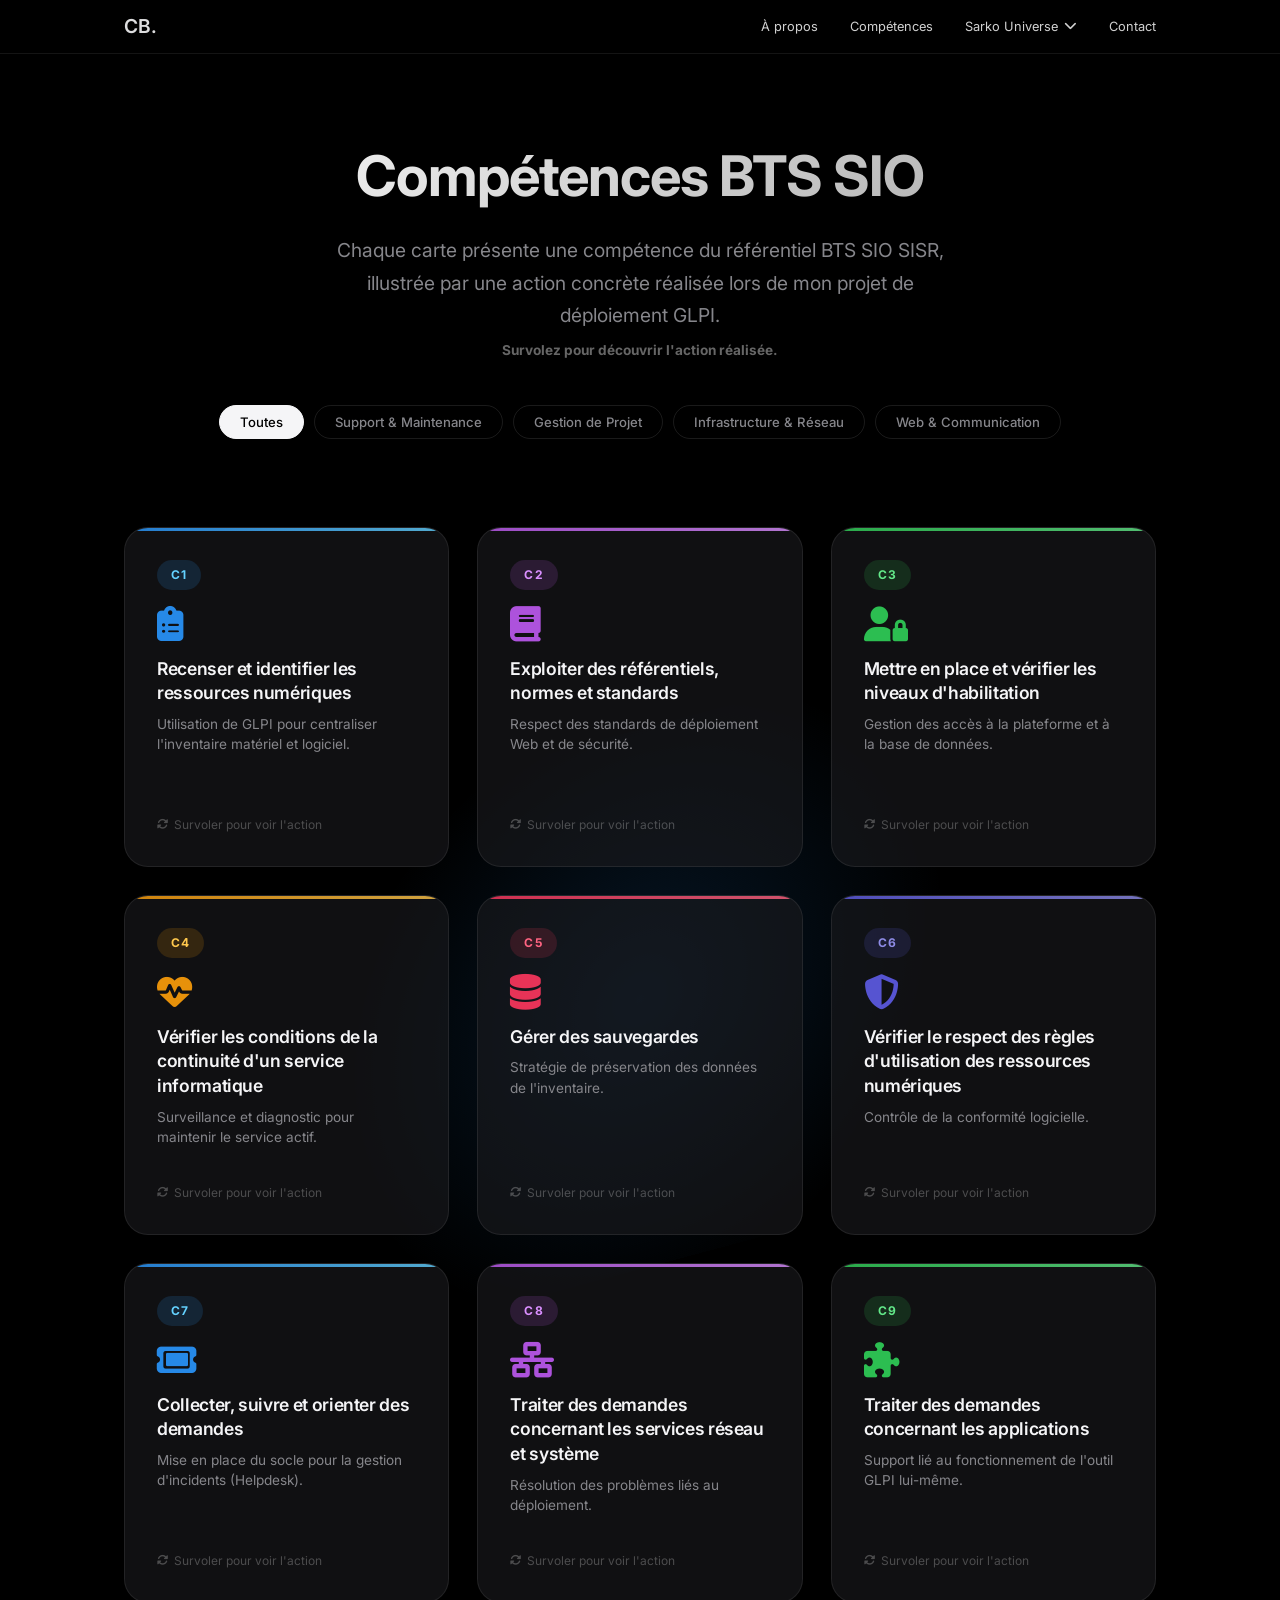
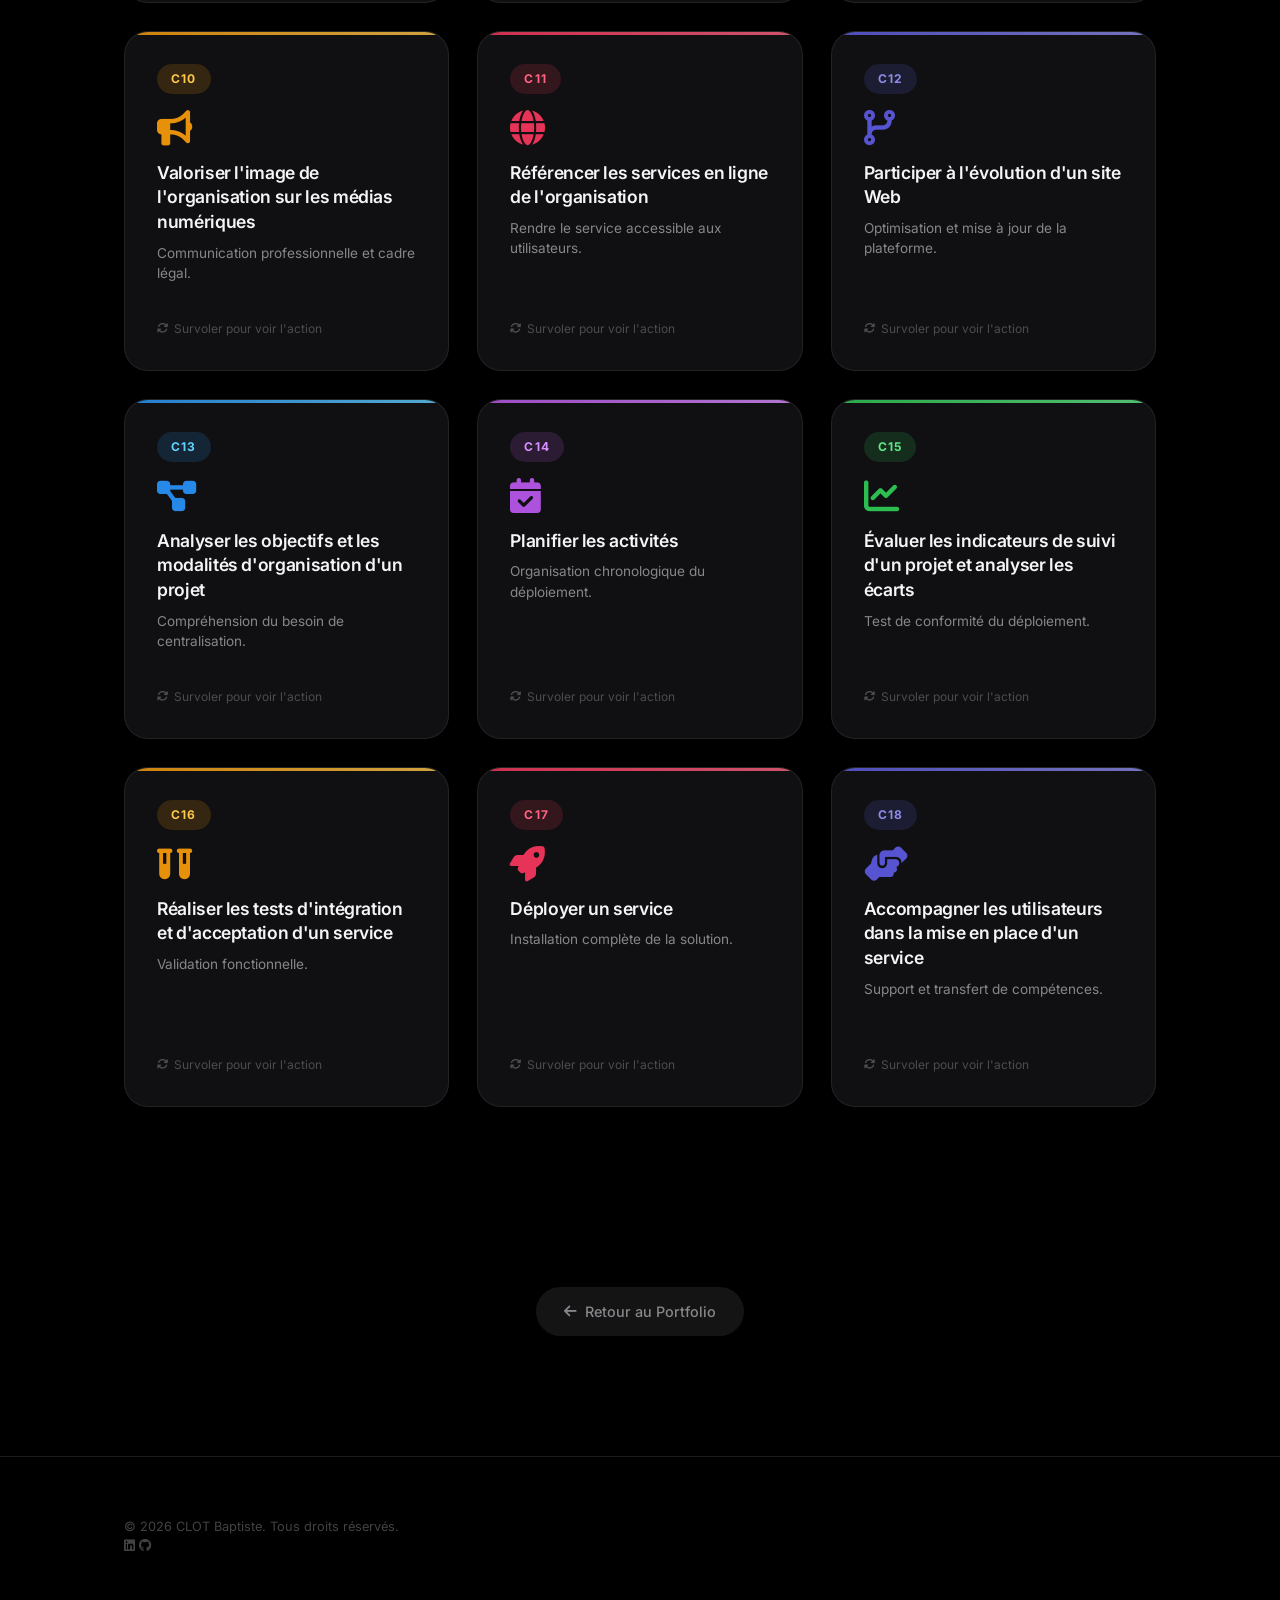
==== competences.html @ 9399c653 "Ajout de la page Compétences BTS SIO avec cartes tournantes" ====
<!DOCTYPE html>
<html lang="fr">

<head>
    <meta charset="UTF-8">
    <meta name="viewport" content="width=device-width, initial-scale=1.0">
    <title>Compétences BTS SIO — CLOT Baptiste</title>
    <meta name="description"
        content="Tableau de compétences BTS SIO SISR — Actions réalisées par CLOT Baptiste lors du projet GLPI.">
    <link rel="preconnect" href="https://fonts.googleapis.com">
    <link rel="preconnect" href="https://fonts.gstatic.com" crossorigin>
    <link href="https://fonts.googleapis.com/css2?family=Inter:wght@400;500;600;700;800&display=swap" rel="stylesheet">
    <link rel="stylesheet" href="assets/css/style.css">
    <link rel="stylesheet" href="assets/css/animation.css">
    <link rel="stylesheet" href="assets/css/competences.css">
    <!-- FontAwesome pour les icônes -->
    <link rel="stylesheet" href="https://cdnjs.cloudflare.com/ajax/libs/font-awesome/6.4.0/css/all.min.css">
</head>

<body>
    <!-- Navigation -->
    <nav class="navbar">
        <div class="container">
            <a href="index.html" class="logo">CB.</a>
            <ul class="nav-links">
                <li><a href="index.html#about">À propos</a></li>
                <li><a href="index.html#skills">Compétences</a></li>
                <li class="dropdown-container">
                    <a href="index.html#projects" class="dropdown-trigger">
                        Sarko Universe <i class="fa-solid fa-chevron-down"></i>
                    </a>
                    <ul class="dropdown-menu">
                        <li><a href="https://sarkozyno-fortune.fr/" target="_blank"
                                class="dropdown-item">Sarkozyno</a></li>
                        <li><a href="#" class="dropdown-item">SarkoMarket</a></li>
                        <li><a href="#" class="dropdown-item">SarkoenZonzon</a></li>
                        <li><a href="#" class="dropdown-item">Sarkartyno</a></li>
                    </ul>
                </li>
                <li><a href="index.html#contact">Contact</a></li>
            </ul>
            <div class="burger">
                <div class="line1"></div>
                <div class="line2"></div>
                <div class="line3"></div>
            </div>
        </div>
    </nav>

    <!-- Hero -->
    <section class="competences-hero">
        <div class="container">
            <h1 class="section-title">Compétences BTS SIO</h1>
            <p class="section-subtitle">
                Chaque carte présente une compétence du référentiel BTS SIO SISR,
                illustrée par une action concrète réalisée lors de mon projet de déploiement GLPI.
                <br><strong style="color: rgba(255,255,255,0.4); font-size: 0.85rem;">Survolez pour découvrir l'action réalisée.</strong>
            </p>
        </div>
    </section>

    <!-- Filters + Grid -->
    <section class="section" style="padding-top: 0;">
        <div class="container">

            <!-- Filter Bar -->
            <div class="filter-bar" id="filterBar">
                <button class="filter-btn active" data-filter="all">Toutes</button>
                <button class="filter-btn" data-filter="support">Support & Maintenance</button>
                <button class="filter-btn" data-filter="projet">Gestion de Projet</button>
                <button class="filter-btn" data-filter="infra">Infrastructure & Réseau</button>
                <button class="filter-btn" data-filter="web">Web & Communication</button>
            </div>

            <!-- Cards Grid -->
            <div class="competences-grid" id="competencesGrid">

                <!-- C1 -->
                <div class="flip-card" data-category="support">
                    <div class="flip-card-inner">
                        <div class="flip-card-front">
                            <span class="card-number">C1</span>
                            <i class="fa-solid fa-clipboard-list card-icon"></i>
                            <h3 class="card-title">Recenser et identifier les ressources numériques</h3>
                            <p class="card-description">Utilisation de GLPI pour centraliser l'inventaire matériel et logiciel.</p>
                            <span class="card-flip-hint"><i class="fa-solid fa-rotate"></i> Survoler pour voir l'action</span>
                        </div>
                        <div class="flip-card-back">
                            <span class="back-label">Action réalisée</span>
                            <p class="back-action">Mise en place d'une remontée automatique des informations systèmes (CPU, RAM, OS, logiciels installés) depuis des machines clientes (Debian et Windows) vers le serveur central.</p>
                        </div>
                    </div>
                </div>

                <!-- C2 -->
                <div class="flip-card" data-category="infra">
                    <div class="flip-card-inner">
                        <div class="flip-card-front">
                            <span class="card-number">C2</span>
                            <i class="fa-solid fa-book card-icon"></i>
                            <h3 class="card-title">Exploiter des référentiels, normes et standards</h3>
                            <p class="card-description">Respect des standards de déploiement Web et de sécurité.</p>
                            <span class="card-flip-hint"><i class="fa-solid fa-rotate"></i> Survoler pour voir l'action</span>
                        </div>
                        <div class="flip-card-back">
                            <span class="back-label">Action réalisée</span>
                            <p class="back-action">Installation de la pile LAMP (Linux Apache MariaDB PHP) en suivant les prérequis officiels de l'éditeur GLPI 10 (extensions PHP spécifiques, version de MariaDB).</p>
                        </div>
                    </div>
                </div>

                <!-- C3 -->
                <div class="flip-card" data-category="infra">
                    <div class="flip-card-inner">
                        <div class="flip-card-front">
                            <span class="card-number">C3</span>
                            <i class="fa-solid fa-user-lock card-icon"></i>
                            <h3 class="card-title">Mettre en place et vérifier les niveaux d'habilitation</h3>
                            <p class="card-description">Gestion des accès à la plateforme et à la base de données.</p>
                            <span class="card-flip-hint"><i class="fa-solid fa-rotate"></i> Survoler pour voir l'action</span>
                        </div>
                        <div class="flip-card-back">
                            <span class="back-label">Action réalisée</span>
                            <p class="back-action">Création d'un utilisateur SQL dédié (glpi@localhost) avec des privilèges restreints à la base de données glpi. Configuration des droits d'accès système (chown www-data) pour sécuriser les fichiers du serveur.</p>
                        </div>
                    </div>
                </div>

                <!-- C4 -->
                <div class="flip-card" data-category="support">
                    <div class="flip-card-inner">
                        <div class="flip-card-front">
                            <span class="card-number">C4</span>
                            <i class="fa-solid fa-heart-pulse card-icon"></i>
                            <h3 class="card-title">Vérifier les conditions de la continuité d'un service informatique</h3>
                            <p class="card-description">Surveillance et diagnostic pour maintenir le service actif.</p>
                            <span class="card-flip-hint"><i class="fa-solid fa-rotate"></i> Survoler pour voir l'action</span>
                        </div>
                        <div class="flip-card-back">
                            <span class="back-label">Action réalisée</span>
                            <p class="back-action">Utilisation de systemctl status et analyse des logs Apache (error.log) et de l'agent pour identifier et corriger les erreurs de communication (ex: erreur 403 Forbidden).</p>
                        </div>
                    </div>
                </div>

                <!-- C5 -->
                <div class="flip-card" data-category="support">
                    <div class="flip-card-inner">
                        <div class="flip-card-front">
                            <span class="card-number">C5</span>
                            <i class="fa-solid fa-database card-icon"></i>
                            <h3 class="card-title">Gérer des sauvegardes</h3>
                            <p class="card-description">Stratégie de préservation des données de l'inventaire.</p>
                            <span class="card-flip-hint"><i class="fa-solid fa-rotate"></i> Survoler pour voir l'action</span>
                        </div>
                        <div class="flip-card-back">
                            <span class="back-label">Action réalisée</span>
                            <p class="back-action">Exportation des rapports d'inventaire en formats CSV/PDF et préparation de la base MariaDB pour des sauvegardes SQL régulières.</p>
                        </div>
                    </div>
                </div>

                <!-- C6 -->
                <div class="flip-card" data-category="support">
                    <div class="flip-card-inner">
                        <div class="flip-card-front">
                            <span class="card-number">C6</span>
                            <i class="fa-solid fa-shield-halved card-icon"></i>
                            <h3 class="card-title">Vérifier le respect des règles d'utilisation des ressources numériques</h3>
                            <p class="card-description">Contrôle de la conformité logicielle.</p>
                            <span class="card-flip-hint"><i class="fa-solid fa-rotate"></i> Survoler pour voir l'action</span>
                        </div>
                        <div class="flip-card-back">
                            <span class="back-label">Action réalisée</span>
                            <p class="back-action">Utilisation de l'inventaire logiciel GLPI pour lister les programmes installés sur les postes clients et vérifier l'absence de logiciels non autorisés.</p>
                        </div>
                    </div>
                </div>

                <!-- C7 -->
                <div class="flip-card" data-category="support">
                    <div class="flip-card-inner">
                        <div class="flip-card-front">
                            <span class="card-number">C7</span>
                            <i class="fa-solid fa-ticket card-icon"></i>
                            <h3 class="card-title">Collecter, suivre et orienter des demandes</h3>
                            <p class="card-description">Mise en place du socle pour la gestion d'incidents (Helpdesk).</p>
                            <span class="card-flip-hint"><i class="fa-solid fa-rotate"></i> Survoler pour voir l'action</span>
                        </div>
                        <div class="flip-card-back">
                            <span class="back-label">Action réalisée</span>
                            <p class="back-action">Configuration initiale de l'interface de GLPI permettant la création ultérieure de tickets basés sur les machines inventoriées.</p>
                        </div>
                    </div>
                </div>

                <!-- C8 -->
                <div class="flip-card" data-category="infra">
                    <div class="flip-card-inner">
                        <div class="flip-card-front">
                            <span class="card-number">C8</span>
                            <i class="fa-solid fa-network-wired card-icon"></i>
                            <h3 class="card-title">Traiter des demandes concernant les services réseau et système</h3>
                            <p class="card-description">Résolution des problèmes liés au déploiement.</p>
                            <span class="card-flip-hint"><i class="fa-solid fa-rotate"></i> Survoler pour voir l'action</span>
                        </div>
                        <div class="flip-card-back">
                            <span class="back-label">Action réalisée</span>
                            <p class="back-action">Intervention technique pour forcer la remontée d'inventaire via la ligne de commande (--force --debug) suite à des échecs de connexion réseau.</p>
                        </div>
                    </div>
                </div>

                <!-- C9 -->
                <div class="flip-card" data-category="support">
                    <div class="flip-card-inner">
                        <div class="flip-card-front">
                            <span class="card-number">C9</span>
                            <i class="fa-solid fa-puzzle-piece card-icon"></i>
                            <h3 class="card-title">Traiter des demandes concernant les applications</h3>
                            <p class="card-description">Support lié au fonctionnement de l'outil GLPI lui-même.</p>
                            <span class="card-flip-hint"><i class="fa-solid fa-rotate"></i> Survoler pour voir l'action</span>
                        </div>
                        <div class="flip-card-back">
                            <span class="back-label">Action réalisée</span>
                            <p class="back-action">Installation et activation du plugin GLPI Inventory via la Marketplace pour répondre au besoin métier de l'inventaire automatique.</p>
                        </div>
                    </div>
                </div>

                <!-- C10 -->
                <div class="flip-card" data-category="web">
                    <div class="flip-card-inner">
                        <div class="flip-card-front">
                            <span class="card-number">C10</span>
                            <i class="fa-solid fa-bullhorn card-icon"></i>
                            <h3 class="card-title">Valoriser l'image de l'organisation sur les médias numériques</h3>
                            <p class="card-description">Communication professionnelle et cadre légal.</p>
                            <span class="card-flip-hint"><i class="fa-solid fa-rotate"></i> Survoler pour voir l'action</span>
                        </div>
                        <div class="flip-card-back">
                            <span class="back-label">Action réalisée</span>
                            <p class="back-action">Rédaction d'une documentation technique claire et structurée reflétant la rigueur et le savoir-faire technique de l'équipe informatique.</p>
                        </div>
                    </div>
                </div>

                <!-- C11 -->
                <div class="flip-card" data-category="web">
                    <div class="flip-card-inner">
                        <div class="flip-card-front">
                            <span class="card-number">C11</span>
                            <i class="fa-solid fa-globe card-icon"></i>
                            <h3 class="card-title">Référencer les services en ligne de l'organisation</h3>
                            <p class="card-description">Rendre le service accessible aux utilisateurs.</p>
                            <span class="card-flip-hint"><i class="fa-solid fa-rotate"></i> Survoler pour voir l'action</span>
                        </div>
                        <div class="flip-card-back">
                            <span class="back-label">Action réalisée</span>
                            <p class="back-action">Configuration d'un VirtualHost Apache (glpi.conf) avec un ServerName spécifique pour permettre l'accès à la plateforme via une URL dédiée sur le réseau.</p>
                        </div>
                    </div>
                </div>

                <!-- C12 -->
                <div class="flip-card" data-category="web">
                    <div class="flip-card-inner">
                        <div class="flip-card-front">
                            <span class="card-number">C12</span>
                            <i class="fa-solid fa-code-branch card-icon"></i>
                            <h3 class="card-title">Participer à l'évolution d'un site Web</h3>
                            <p class="card-description">Optimisation et mise à jour de la plateforme.</p>
                            <span class="card-flip-hint"><i class="fa-solid fa-rotate"></i> Survoler pour voir l'action</span>
                        </div>
                        <div class="flip-card-back">
                            <span class="back-label">Action réalisée</span>
                            <p class="back-action">Utilisation de Tailscale pour étendre l'accès au serveur GLPI à travers un VPN sécurisé, permettant l'évolution de l'infrastructure vers un accès distant.</p>
                        </div>
                    </div>
                </div>

                <!-- C13 -->
                <div class="flip-card" data-category="projet">
                    <div class="flip-card-inner">
                        <div class="flip-card-front">
                            <span class="card-number">C13</span>
                            <i class="fa-solid fa-diagram-project card-icon"></i>
                            <h3 class="card-title">Analyser les objectifs et les modalités d'organisation d'un projet</h3>
                            <p class="card-description">Compréhension du besoin de centralisation.</p>
                            <span class="card-flip-hint"><i class="fa-solid fa-rotate"></i> Survoler pour voir l'action</span>
                        </div>
                        <div class="flip-card-back">
                            <span class="back-label">Action réalisée</span>
                            <p class="back-action">Définition des étapes clés (préparation VM, installation SQL, déploiement agents) pour répondre à l'objectif de gestion globale du système d'information.</p>
                        </div>
                    </div>
                </div>

                <!-- C14 -->
                <div class="flip-card" data-category="projet">
                    <div class="flip-card-inner">
                        <div class="flip-card-front">
                            <span class="card-number">C14</span>
                            <i class="fa-solid fa-calendar-check card-icon"></i>
                            <h3 class="card-title">Planifier les activités</h3>
                            <p class="card-description">Organisation chronologique du déploiement.</p>
                            <span class="card-flip-hint"><i class="fa-solid fa-rotate"></i> Survoler pour voir l'action</span>
                        </div>
                        <div class="flip-card-back">
                            <span class="back-label">Action réalisée</span>
                            <p class="back-action">Respect d'un workflow logique : configuration serveur d'abord, puis base de données, puis interface web, et enfin déploiement des agents clients.</p>
                        </div>
                    </div>
                </div>

                <!-- C15 -->
                <div class="flip-card" data-category="projet">
                    <div class="flip-card-inner">
                        <div class="flip-card-front">
                            <span class="card-number">C15</span>
                            <i class="fa-solid fa-chart-line card-icon"></i>
                            <h3 class="card-title">Évaluer les indicateurs de suivi d'un projet et analyser les écarts</h3>
                            <p class="card-description">Test de conformité du déploiement.</p>
                            <span class="card-flip-hint"><i class="fa-solid fa-rotate"></i> Survoler pour voir l'action</span>
                        </div>
                        <div class="flip-card-back">
                            <span class="back-label">Action réalisée</span>
                            <p class="back-action">Vérification dans l'onglet "Parc > Ordinateurs" que chaque machine déployée remonte correctement. Analyse des logs en cas d'absence de remontée (écart constaté vs résultat attendu).</p>
                        </div>
                    </div>
                </div>

                <!-- C16 -->
                <div class="flip-card" data-category="projet">
                    <div class="flip-card-inner">
                        <div class="flip-card-front">
                            <span class="card-number">C16</span>
                            <i class="fa-solid fa-vials card-icon"></i>
                            <h3 class="card-title">Réaliser les tests d'intégration et d'acceptation d'un service</h3>
                            <p class="card-description">Validation fonctionnelle.</p>
                            <span class="card-flip-hint"><i class="fa-solid fa-rotate"></i> Survoler pour voir l'action</span>
                        </div>
                        <div class="flip-card-back">
                            <span class="back-label">Action réalisée</span>
                            <p class="back-action">Exécution de la commande d'inventaire manuel sur Windows et Debian et validation de l'apparition des données techniques dans la console GLPI.</p>
                        </div>
                    </div>
                </div>

                <!-- C17 -->
                <div class="flip-card" data-category="infra">
                    <div class="flip-card-inner">
                        <div class="flip-card-front">
                            <span class="card-number">C17</span>
                            <i class="fa-solid fa-rocket card-icon"></i>
                            <h3 class="card-title">Déployer un service</h3>
                            <p class="card-description">Installation complète de la solution.</p>
                            <span class="card-flip-hint"><i class="fa-solid fa-rotate"></i> Survoler pour voir l'action</span>
                        </div>
                        <div class="flip-card-back">
                            <span class="back-label">Action réalisée</span>
                            <p class="back-action">Déploiement du package GLPI 10.0.20 sur un serveur Debian 13, configuration du serveur Web Apache et installation des agents MSI sur Windows.</p>
                        </div>
                    </div>
                </div>

                <!-- C18 -->
                <div class="flip-card" data-category="support">
                    <div class="flip-card-inner">
                        <div class="flip-card-front">
                            <span class="card-number">C18</span>
                            <i class="fa-solid fa-handshake-angle card-icon"></i>
                            <h3 class="card-title">Accompagner les utilisateurs dans la mise en place d'un service</h3>
                            <p class="card-description">Support et transfert de compétences.</p>
                            <span class="card-flip-hint"><i class="fa-solid fa-rotate"></i> Survoler pour voir l'action</span>
                        </div>
                        <div class="flip-card-back">
                            <span class="back-label">Action réalisée</span>
                            <p class="back-action">Rédaction de procédures simplifiées (comme l'utilisation de PowerShell pour forcer l'inventaire) afin d'aider les collaborateurs à maintenir leur poste à jour dans l'inventaire.</p>
                        </div>
                    </div>
                </div>

            </div>

            <!-- Back to portfolio -->
            <div style="text-align: center;">
                <a href="index.html" class="back-to-top">
                    <i class="fa-solid fa-arrow-left"></i> Retour au Portfolio
                </a>
            </div>

        </div>
    </section>

    <footer>
        <div class="container footer-content">
            <p>&copy; 2026 CLOT Baptiste. Tous droits réservés.</p>
            <div class="social-links">
                <a href="#"><i class="fa-brands fa-linkedin"></i></a>
                <a href="#"><i class="fa-brands fa-github"></i></a>
            </div>
        </div>
    </footer>

    <!-- Ambient Light Background -->
    <div class="ambient-light"></div>

    <script src="assets/js/script.js"></script>
    <script>
        // --- Filter Logic ---
        document.addEventListener('DOMContentLoaded', () => {
            const filterBtns = document.querySelectorAll('.filter-btn');
            const cards = document.querySelectorAll('.flip-card');

            filterBtns.forEach(btn => {
                btn.addEventListener('click', () => {
                    // Update active state
                    filterBtns.forEach(b => b.classList.remove('active'));
                    btn.classList.add('active');

                    const filter = btn.dataset.filter;

                    cards.forEach((card, index) => {
                        if (filter === 'all' || card.dataset.category === filter) {
                            card.style.display = '';
                            card.style.animation = 'none';
                            card.offsetHeight; // trigger reflow
                            card.style.animation = `cardFadeIn 0.5s ease-out ${index * 0.04}s forwards`;
                        } else {
                            card.style.display = 'none';
                        }
                    });
                });
            });

            // Mobile: tap to flip
            if ('ontouchstart' in window) {
                cards.forEach(card => {
                    card.addEventListener('click', () => {
                        card.classList.toggle('flipped');
                    });
                });
            }
        });
    </script>
</body>

</html>
---- assets/css/style.css ----
/* --- Variables & Apple Theme --- */
:root {
    --bg-color: #000000;
    --bg-card: #1c1c1e;
    --bg-card-hover: #2c2c2e;

    --text-primary: #f5f5f7;
    --text-secondary: #86868b;

    --accent-color: #2997ff;
    /* Apple Blue */
    --accent-hover: #007aff;

    --font-main: 'Inter', -apple-system, BlinkMacSystemFont, "Segoe UI", Roboto, Helvetica, Arial, sans-serif;

    --radius-l: 24px;
    --radius-m: 18px;
    --radius-s: 12px;

    --transition: all 0.4s cubic-bezier(0.25, 1, 0.5, 1);
    /* Authentic smooth ease */

    --navbar-height: 54px;
}

/* --- Reset & Global --- */
* {
    margin: 0;
    padding: 0;
    box-sizing: border-box;
}

html {
    scroll-behavior: smooth;
    font-size: 16px;
    background-color: var(--bg-color);
}

body {
    font-family: var(--font-main);
    background-color: transparent;
    color: var(--text-primary);
    line-height: 1.5;
    -webkit-font-smoothing: antialiased;
    overflow-x: hidden;
    position: relative;
    z-index: 1;
}

section,
header,
footer {
    position: relative;
    z-index: 2;
}

a {
    text-decoration: none;
    color: inherit;
    transition: var(--transition);
}

ul {
    list-style: none;
}

h1,
h2,
h3 {
    font-weight: 700;
    letter-spacing: -0.02em;
    letter-spacing: -0.02em;
    /* Tight Apple headings */
}

section {
    padding: 120px 0;
}

.container {
    max-width: 1080px;
    /* Narrower for focus */
    margin: 0 auto;
    padding: 0 24px;
}

/* --- Typography --- */
.section-title {
    font-size: 3.5rem;
    font-weight: 700;
    margin-bottom: 1.5rem;
    text-align: center;
    color: var(--text-primary);
}

.section-subtitle {
    text-align: center;
    color: var(--text-secondary);
    margin-bottom: 4rem;
    font-size: 1.3rem;
    max-width: 600px;
    margin-left: auto;
    margin-right: auto;
    font-weight: 400;
}

/* --- Buttons --- */
.btn {
    display: inline-block;
    padding: 12px 28px;
    border-radius: 980px;
    /* Full pill */
    font-weight: 500;
    font-size: 1rem;
    cursor: pointer;
    transition: var(--transition);
    border: none;
}

.btn-primary {
    background-color: var(--text-primary);
    color: #000;
}

.btn-primary:hover {
    background-color: #fff;
    transform: scale(1.02);
}

.btn-secondary {
    background-color: rgba(255, 255, 255, 0.1);
    color: var(--accent-color);
}

.btn-secondary:hover {
    background-color: rgba(255, 255, 255, 0.15);
}

/* --- Navbar --- */
.navbar {
    position: fixed;
    top: 0;
    width: 100%;
    height: var(--navbar-height);
    background: rgba(0, 0, 0, 0.7);
    /* Slightly transparent black */
    backdrop-filter: saturate(180%) blur(20px);
    -webkit-backdrop-filter: saturate(180%) blur(20px);
    z-index: 1000;
    display: flex;
    align-items: center;
    border-bottom: 1px solid rgba(255, 255, 255, 0.08);
    /* Subtle border */
}

.navbar .container {
    display: flex;
    justify-content: space-between;
    align-items: center;
    width: 100%;
}

.logo {
    font-size: 1.2rem;
    font-weight: 600;
    color: var(--text-primary);
    opacity: 0.9;
}

.nav-links {
    display: flex;
    gap: 32px;
}

.nav-links a {
    font-size: 0.8rem;
    /* Small Apple navbar font */
    color: #d1d1d1;
    font-weight: 400;
}

.nav-links a:hover {
    color: #fff;
}

.burger {
    display: none;
    cursor: pointer;
}

.burger div {
    width: 20px;
    height: 2px;
    background-color: var(--text-primary);
    margin: 4px;
    transition: var(--transition);
    border-radius: 2px;
}

/* --- Hero Section --- */
.hero {
    height: 100vh;
    display: flex;
    align-items: center;
    justify-content: center;
    text-align: center;
    background: transparent;
}

/* --- Ambient Light Section moved to animation.css --- */

/* --- Section Backgrounds Fix --- */
.bg-alt {
    background-color: transparent !important;
}

/* More translucent cards for better light visibility */
.skill-card,
.contact-wrapper,
.project-card {
    background: rgba(28, 28, 30, 0.5);
    /* Semi-transparent */
    backdrop-filter: blur(12px);
    /* Local blur is cheaper than full screen */
    border: 1px solid rgba(255, 255, 255, 0.08);
    /* Apple border */
}

.hero-title {
    font-size: 5rem;
    /* Massive */
    background: linear-gradient(135deg, #fff 0%, #a5a5a5 100%);
    background-clip: text;
    -webkit-background-clip: text;
    -webkit-text-fill-color: transparent;
    margin-bottom: 24px;
    letter-spacing: -0.03em;
}

.hero-subtitle {
    font-size: 1.8rem;
    color: var(--text-secondary);
    margin-bottom: 48px;
    font-weight: 500;
}

/* --- About Section --- */
.about-text p {
    font-size: 1.5rem;
    color: var(--text-primary);
    text-align: center;
    max-width: 800px;
    margin: 0 auto 20px auto;
    font-weight: 500;
}

/* --- Bento Grid (Skills) --- */
.bg-alt {
    background-color: #000;
    /* Keep it black but distinguish with layout */
}

.skills-grid {
    display: grid;
    grid-template-columns: repeat(3, 1fr);
    gap: 24px;
}

.skill-card {
    background: var(--bg-card);
    padding: 40px;
    border-radius: var(--radius-l);
    transition: var(--transition);
    display: flex;
    flex-direction: column;
    align-items: flex-start;
    height: 100%;
}

.skill-card:hover {
    background: var(--bg-card-hover);
    transform: scale(1.02);
    /* Apple subtle zoom */
}

.skill-card i {
    font-size: 2.5rem;
    color: var(--text-primary);
    /* Mono icon */
    margin-bottom: 24px;
}

.skill-card h3 {
    font-size: 1.5rem;
    margin-bottom: 12px;
    color: var(--text-primary);
}

.skill-card ul {
    color: var(--text-secondary);
}

.skill-card ul li {
    font-size: 1rem;
    margin-bottom: 8px;
}

/* Make some cards span 2 cols for Bento effect */
.skill-card:nth-child(1),
.skill-card:nth-child(6) {
    grid-column: span 2;
}

/* --- Projects Section --- */
.projects-grid {
    display: grid;
    grid-template-columns: 1fr;
    /* Full width cards usually nice */
    gap: 48px;
}

.project-card {
    background: var(--bg-card);
    border-radius: var(--radius-l);
    overflow: hidden;
    transition: var(--transition);
    display: flex;
    flex-direction: column;
    /* Mobile first stack */
}

@media (min-width: 768px) {
    .project-card {
        flex-direction: row;
        align-items: stretch;
    }

    .project-image {
        width: 50%;
        height: auto;
    }

    .project-info {
        width: 50%;
        padding: 60px;
        display: flex;
        flex-direction: column;
        justify-content: center;
        align-items: flex-start;
        /* Should fix it */
    }

    /* Extra robust fix for Firefox/IE */
    .project-info .btn,
    .project-info .project-links {
        align-self: flex-start;
        width: auto !important;
        /* Force auto width */
        max-width: 100%;
        display: inline-flex;
        /* Better for centering content inside */
        align-items: center;
        justify-content: center;
    }
}

.project-card:hover {
    box-shadow: 0 20px 40px rgba(0, 0, 0, 0.4);
    transform: scale(1.01);
}

.project-image {
    background: #222;
    min-height: 300px;
    position: relative;
    /* Simulate Apple Product Shot */
    background: linear-gradient(120deg, #2d2d2d, #1a1a1a);
}

.project-info h3 {
    font-size: 2.2rem;
    margin-bottom: 16px;
    color: var(--text-primary);
}

.project-info p {
    font-size: 1.1rem;
    color: var(--text-secondary);
    margin-bottom: 32px;
}

.tags span {
    background: rgba(255, 255, 255, 0.1);
    color: var(--text-primary);
    padding: 6px 16px;
    border-radius: 99px;
    font-size: 0.85rem;
    font-weight: 500;
}

/* --- Contact Section (Redesign) --- */
.contact-wrapper {
    background: var(--bg-card);
    padding: 60px;
    border-radius: 32px;
    max-width: 700px;
    margin: 0 auto;
    box-shadow: 0 20px 60px rgba(0, 0, 0, 0.5);
}

.form-group {
    margin-bottom: 24px;
    position: relative;
}

.form-group label {
    display: block;
    margin-bottom: 12px;
    font-weight: 500;
    color: var(--text-secondary);
    font-size: 0.95rem;
    margin-left: 4px;
}

.form-group input,
.form-group textarea {
    width: 100%;
    padding: 18px 24px;
    background: rgba(255, 255, 255, 0.05);
    border: 1px solid rgba(255, 255, 255, 0.05);
    border-radius: 16px;
    color: var(--text-primary);
    font-family: inherit;
    font-size: 1.05rem;
    transition: var(--transition);
}

.form-group input:focus,
.form-group textarea:focus {
    outline: none;
    background: rgba(255, 255, 255, 0.08);
    border-color: var(--accent-color);
    box-shadow: 0 0 0 4px rgba(41, 151, 255, 0.15);
    transform: translateY(-2px);
}

.contact-form button[type="submit"] {
    width: 100%;
    padding: 18px;
    font-size: 1.1rem;
    margin-top: 12px;
    background: var(--text-primary);
    color: #000;
    font-weight: 600;
    border-radius: 980px;
    border: none;
    cursor: pointer;
    transition: var(--transition);
}

.contact-form button[type="submit"]:hover {
    background: #fff;
    transform: scale(1.01);
    box-shadow: 0 10px 20px rgba(255, 255, 255, 0.1);
}

/* --- Footer --- */
footer {
    background: #000;
    padding: 60px 0;
    border-top: 1px solid #1c1c1e;
    font-size: 0.8rem;
    color: #424245;
}

/* --- Dropdown Menu (Revamped) --- */
.dropdown-container {
    position: relative;
}

.dropdown-trigger {
    display: flex;
    align-items: center;
    gap: 6px;
    padding: 4px 0;
}

.dropdown-menu {
    position: absolute;
    top: 100%;
    left: 50%;
    transform: translateX(-50%) translateY(16px);
    background: rgba(30, 30, 30, 0.8);
    backdrop-filter: blur(25px) saturate(180%);
    -webkit-backdrop-filter: blur(25px) saturate(180%);
    border-radius: 12px;
    padding: 10px;
    min-width: 220px;
    box-shadow: 0 0 0 1px rgba(255, 255, 255, 0.1), 0 20px 40px rgba(0, 0, 0, 0.6);
    opacity: 0;
    visibility: hidden;
    transition: all 0.2s ease-out;
    margin-top: 10px;
}

.dropdown-container:hover .dropdown-menu {
    opacity: 1;
    visibility: visible;
    transform: translateX(-50%) translateY(0);
}

.dropdown-item {
    font-size: 0.85rem !important;
    /* Force override nav styling */
    color: #fff !important;
    padding: 8px 12px;
    border-radius: 6px;
    display: block;
    width: 100%;
}

.dropdown-item:hover {
    background: var(--accent-color);
    color: #fff !important;
}

/* No arrow for cleaner look */
.dropdown-menu::before {
    display: none;
}

/* --- Responsive --- */
@media (max-width: 900px) {
    .skills-grid {
        grid-template-columns: 1fr;
    }

    .skill-card:nth-child(1),
    .skill-card:nth-child(6) {
        grid-column: span 1;
    }
}

@media (max-width: 768px) {
    section {
        padding: 60px 0;
        /* Less padding on mobile */
    }

    .nav-links {
        display: none;
        /* Hide for mobile */
        /* ... logic for mobile menu reuse ... */
        position: absolute;
        top: var(--navbar-height);
        left: 0;
        width: 100%;
        height: calc(100vh - var(--navbar-height));
        background: rgba(0, 0, 0, 0.95);
        /* More opaque */
        flex-direction: column;
        padding-top: 40px;
        align-items: center;
        /* Center items */
    }

    .nav-links.nav-active {
        display: flex;
    }

    .burger {
        display: block;
    }

    .hero-title {
        font-size: 3rem;
        /* Smaller title */
    }

    .hero-subtitle {
        font-size: 1.2rem;
        padding: 0 20px;
    }

    .project-card {
        flex-direction: column;
    }

    .project-image,
    .project-info {
        width: 100%;
    }

    .project-info {
        padding: 30px;
        align-items: flex-start;
    }

    .contact-wrapper {
        padding: 30px;
        border-radius: 24px;
    }

    .contact-buttons-grid .btn-large-contact {
        font-size: 1rem !important;
        padding: 16px !important;
    }
}
---- assets/css/animation.css ----
/* --- Animation Styles --- */

/* 
   Ambient Light "Spotlight"
   Metaphor: A fish swimming in the deep.
   Interaction: Heavy Scroll Lag (Managed by JS).
*/
.ambient-light {
    position: fixed;
    top: 50%;
    left: 50%;

    /* Essential Centering + Dynamic Lag Transform */
    transform: translate3d(-50%, calc(-50% + var(--scroll-offset, 0px)), 0) skewY(var(--skew-y, 0deg));

    z-index: -1;
    pointer-events: none;

    /* Base Spotlight Dimensions */
    width: 60vw;
    /* Reduced initial size for more black space */
    height: 60vh;

    /* Deep Gradient */
    background: radial-gradient(circle, rgba(41, 151, 255, 0.15) 0%, rgba(0, 0, 0, 0) 65%);

    /* Performance Hints */
    will-change: transform;

    /* Animation: Breathe/Swim */
    animation: swimPulse 12s infinite ease-in-out;
}

/* 
    The "Swim" Pulse 
    Gentle resizing to simulate life breathing.
*/
@keyframes swimPulse {

    0%,
    100% {
        width: 60vw;
        height: 60vh;
        opacity: 0.8;
    }

    50% {
        width: 70vw;
        height: 70vh;
        opacity: 1;
    }
}

/* 
   JS-driven Classes/States can be added here
*/
---- assets/css/competences.css ----
/* ============================================
   COMPETENCES PAGE — Flip Cards
   ============================================ */

/* --- Page Header --- */
.competences-hero {
    padding-top: calc(var(--navbar-height) + 80px);
    padding-bottom: 40px;
    text-align: center;
}

.competences-hero .section-title {
    font-size: 3.5rem;
    background: linear-gradient(135deg, #fff 0%, #a5a5a5 100%);
    background-clip: text;
    -webkit-background-clip: text;
    -webkit-text-fill-color: transparent;
    margin-bottom: 16px;
}

.competences-hero .section-subtitle {
    color: var(--text-secondary);
    font-size: 1.2rem;
    max-width: 650px;
    margin: 0 auto;
    font-weight: 400;
    line-height: 1.7;
}

/* --- Card Grid --- */
.competences-grid {
    display: grid;
    grid-template-columns: repeat(3, 1fr);
    gap: 28px;
    padding: 40px 0 120px;
}

/* --- Flip Card Container --- */
.flip-card {
    perspective: 1200px;
    height: 340px;
    cursor: pointer;
    opacity: 0;
    transform: translateY(30px);
    animation: cardFadeIn 0.6s ease-out forwards;
}

/* Staggered animation delays */
.flip-card:nth-child(1)  { animation-delay: 0.05s; }
.flip-card:nth-child(2)  { animation-delay: 0.10s; }
.flip-card:nth-child(3)  { animation-delay: 0.15s; }
.flip-card:nth-child(4)  { animation-delay: 0.20s; }
.flip-card:nth-child(5)  { animation-delay: 0.25s; }
.flip-card:nth-child(6)  { animation-delay: 0.30s; }
.flip-card:nth-child(7)  { animation-delay: 0.35s; }
.flip-card:nth-child(8)  { animation-delay: 0.40s; }
.flip-card:nth-child(9)  { animation-delay: 0.45s; }
.flip-card:nth-child(10) { animation-delay: 0.50s; }
.flip-card:nth-child(11) { animation-delay: 0.55s; }
.flip-card:nth-child(12) { animation-delay: 0.60s; }
.flip-card:nth-child(13) { animation-delay: 0.65s; }
.flip-card:nth-child(14) { animation-delay: 0.70s; }
.flip-card:nth-child(15) { animation-delay: 0.75s; }
.flip-card:nth-child(16) { animation-delay: 0.80s; }
.flip-card:nth-child(17) { animation-delay: 0.85s; }
.flip-card:nth-child(18) { animation-delay: 0.90s; }

@keyframes cardFadeIn {
    to {
        opacity: 1;
        transform: translateY(0);
    }
}

/* --- Inner card that flips --- */
.flip-card-inner {
    position: relative;
    width: 100%;
    height: 100%;
    transition: transform 0.7s cubic-bezier(0.25, 1, 0.5, 1);
    transform-style: preserve-3d;
}

.flip-card:hover .flip-card-inner,
.flip-card.flipped .flip-card-inner {
    transform: rotateY(180deg);
}

/* --- Front & Back --- */
.flip-card-front,
.flip-card-back {
    position: absolute;
    width: 100%;
    height: 100%;
    backface-visibility: hidden;
    -webkit-backface-visibility: hidden;
    border-radius: var(--radius-l);
    padding: 32px;
    display: flex;
    flex-direction: column;
    overflow: hidden;
}

/* --- Front Face --- */
.flip-card-front {
    background: rgba(28, 28, 30, 0.6);
    backdrop-filter: blur(16px);
    -webkit-backdrop-filter: blur(16px);
    border: 1px solid rgba(255, 255, 255, 0.08);
    justify-content: space-between;
}

.flip-card-front::before {
    content: '';
    position: absolute;
    top: 0;
    left: 0;
    right: 0;
    height: 3px;
    border-radius: var(--radius-l) var(--radius-l) 0 0;
    opacity: 0.8;
}

/* Color accents for each card */
.flip-card:nth-child(6n+1) .flip-card-front::before { background: linear-gradient(90deg, #2997ff, #64d2ff); }
.flip-card:nth-child(6n+2) .flip-card-front::before { background: linear-gradient(90deg, #bf5af2, #da8fff); }
.flip-card:nth-child(6n+3) .flip-card-front::before { background: linear-gradient(90deg, #30d158, #63e889); }
.flip-card:nth-child(6n+4) .flip-card-front::before { background: linear-gradient(90deg, #ff9f0a, #ffc84d); }
.flip-card:nth-child(6n+5) .flip-card-front::before { background: linear-gradient(90deg, #ff375f, #ff6482); }
.flip-card:nth-child(6n+6) .flip-card-front::before { background: linear-gradient(90deg, #5e5ce6, #8e8ce6); }

.card-number {
    font-size: 0.75rem;
    font-weight: 700;
    letter-spacing: 0.1em;
    text-transform: uppercase;
    padding: 6px 14px;
    border-radius: 99px;
    display: inline-flex;
    align-self: flex-start;
    margin-bottom: 16px;
}

.flip-card:nth-child(6n+1) .card-number { background: rgba(41, 151, 255, 0.15); color: #64d2ff; }
.flip-card:nth-child(6n+2) .card-number { background: rgba(191, 90, 242, 0.15); color: #da8fff; }
.flip-card:nth-child(6n+3) .card-number { background: rgba(48, 209, 88, 0.15); color: #63e889; }
.flip-card:nth-child(6n+4) .card-number { background: rgba(255, 159, 10, 0.15); color: #ffc84d; }
.flip-card:nth-child(6n+5) .card-number { background: rgba(255, 55, 95, 0.15); color: #ff6482; }
.flip-card:nth-child(6n+6) .card-number { background: rgba(94, 92, 230, 0.15); color: #8e8ce6; }

.card-icon {
    font-size: 2.2rem;
    margin-bottom: 16px;
    opacity: 0.9;
}

.flip-card:nth-child(6n+1) .card-icon { color: #2997ff; }
.flip-card:nth-child(6n+2) .card-icon { color: #bf5af2; }
.flip-card:nth-child(6n+3) .card-icon { color: #30d158; }
.flip-card:nth-child(6n+4) .card-icon { color: #ff9f0a; }
.flip-card:nth-child(6n+5) .card-icon { color: #ff375f; }
.flip-card:nth-child(6n+6) .card-icon { color: #5e5ce6; }

.card-title {
    font-size: 1.1rem;
    font-weight: 600;
    color: var(--text-primary);
    line-height: 1.4;
    margin-bottom: 8px;
}

.card-description {
    font-size: 0.85rem;
    color: var(--text-secondary);
    line-height: 1.5;
    flex-grow: 1;
}

.card-flip-hint {
    display: flex;
    align-items: center;
    gap: 6px;
    font-size: 0.75rem;
    color: rgba(255, 255, 255, 0.25);
    margin-top: 12px;
    transition: color 0.3s ease;
}

.flip-card:hover .card-flip-hint {
    color: rgba(255, 255, 255, 0.5);
}

.card-flip-hint i {
    font-size: 0.7rem;
    transition: transform 0.3s ease;
}

.flip-card:hover .card-flip-hint i {
    transform: rotateY(180deg);
}

/* --- Back Face --- */
.flip-card-back {
    background: rgba(28, 28, 30, 0.85);
    backdrop-filter: blur(20px);
    -webkit-backdrop-filter: blur(20px);
    border: 1px solid rgba(255, 255, 255, 0.12);
    transform: rotateY(180deg);
    justify-content: center;
}

.back-label {
    font-size: 0.7rem;
    font-weight: 700;
    letter-spacing: 0.15em;
    text-transform: uppercase;
    margin-bottom: 16px;
}

.flip-card:nth-child(6n+1) .back-label { color: #64d2ff; }
.flip-card:nth-child(6n+2) .back-label { color: #da8fff; }
.flip-card:nth-child(6n+3) .back-label { color: #63e889; }
.flip-card:nth-child(6n+4) .back-label { color: #ffc84d; }
.flip-card:nth-child(6n+5) .back-label { color: #ff6482; }
.flip-card:nth-child(6n+6) .back-label { color: #8e8ce6; }

.back-action {
    font-size: 0.92rem;
    color: var(--text-primary);
    line-height: 1.65;
    font-weight: 400;
}

/* --- Hover glow effect --- */
.flip-card-front::after {
    content: '';
    position: absolute;
    inset: 0;
    border-radius: var(--radius-l);
    opacity: 0;
    transition: opacity 0.4s ease;
    pointer-events: none;
}

.flip-card:nth-child(6n+1) .flip-card-front::after { box-shadow: inset 0 0 40px rgba(41, 151, 255, 0.08); }
.flip-card:nth-child(6n+2) .flip-card-front::after { box-shadow: inset 0 0 40px rgba(191, 90, 242, 0.08); }
.flip-card:nth-child(6n+3) .flip-card-front::after { box-shadow: inset 0 0 40px rgba(48, 209, 88, 0.08); }
.flip-card:nth-child(6n+4) .flip-card-front::after { box-shadow: inset 0 0 40px rgba(255, 159, 10, 0.08); }
.flip-card:nth-child(6n+5) .flip-card-front::after { box-shadow: inset 0 0 40px rgba(255, 55, 95, 0.08); }
.flip-card:nth-child(6n+6) .flip-card-front::after { box-shadow: inset 0 0 40px rgba(94, 92, 230, 0.08); }

.flip-card:hover .flip-card-front::after {
    opacity: 1;
}

/* --- Back to top button --- */
.back-to-top {
    display: inline-flex;
    align-items: center;
    gap: 8px;
    padding: 14px 28px;
    border-radius: 980px;
    background: rgba(255, 255, 255, 0.08);
    color: var(--text-secondary);
    font-size: 0.9rem;
    font-weight: 500;
    transition: var(--transition);
    margin-top: 60px;
}

.back-to-top:hover {
    background: rgba(255, 255, 255, 0.15);
    color: var(--text-primary);
    transform: translateY(-2px);
}

/* --- Filter buttons --- */
.filter-bar {
    display: flex;
    flex-wrap: wrap;
    gap: 10px;
    justify-content: center;
    margin-bottom: 48px;
}

.filter-btn {
    padding: 8px 20px;
    border-radius: 980px;
    border: 1px solid rgba(255, 255, 255, 0.1);
    background: transparent;
    color: var(--text-secondary);
    font-family: var(--font-main);
    font-size: 0.82rem;
    font-weight: 500;
    cursor: pointer;
    transition: var(--transition);
}

.filter-btn:hover {
    border-color: rgba(255, 255, 255, 0.25);
    color: var(--text-primary);
}

.filter-btn.active {
    background: var(--text-primary);
    color: #000;
    border-color: var(--text-primary);
}

/* --- Responsive --- */
@media (max-width: 1024px) {
    .competences-grid {
        grid-template-columns: repeat(2, 1fr);
        gap: 20px;
    }

    .flip-card {
        height: 320px;
    }
}

@media (max-width: 768px) {
    .competences-hero {
        padding-top: calc(var(--navbar-height) + 40px);
        padding-bottom: 20px;
    }

    .competences-hero .section-title {
        font-size: 2.2rem;
    }

    .competences-grid {
        grid-template-columns: 1fr;
        gap: 16px;
        padding: 20px 0 80px;
    }

    .flip-card {
        height: 300px;
    }

    .flip-card-front,
    .flip-card-back {
        padding: 24px;
    }

    .filter-bar {
        gap: 8px;
        margin-bottom: 32px;
    }

    .filter-btn {
        font-size: 0.75rem;
        padding: 6px 14px;
    }
}

@media (max-width: 480px) {
    .flip-card {
        height: 280px;
    }
}
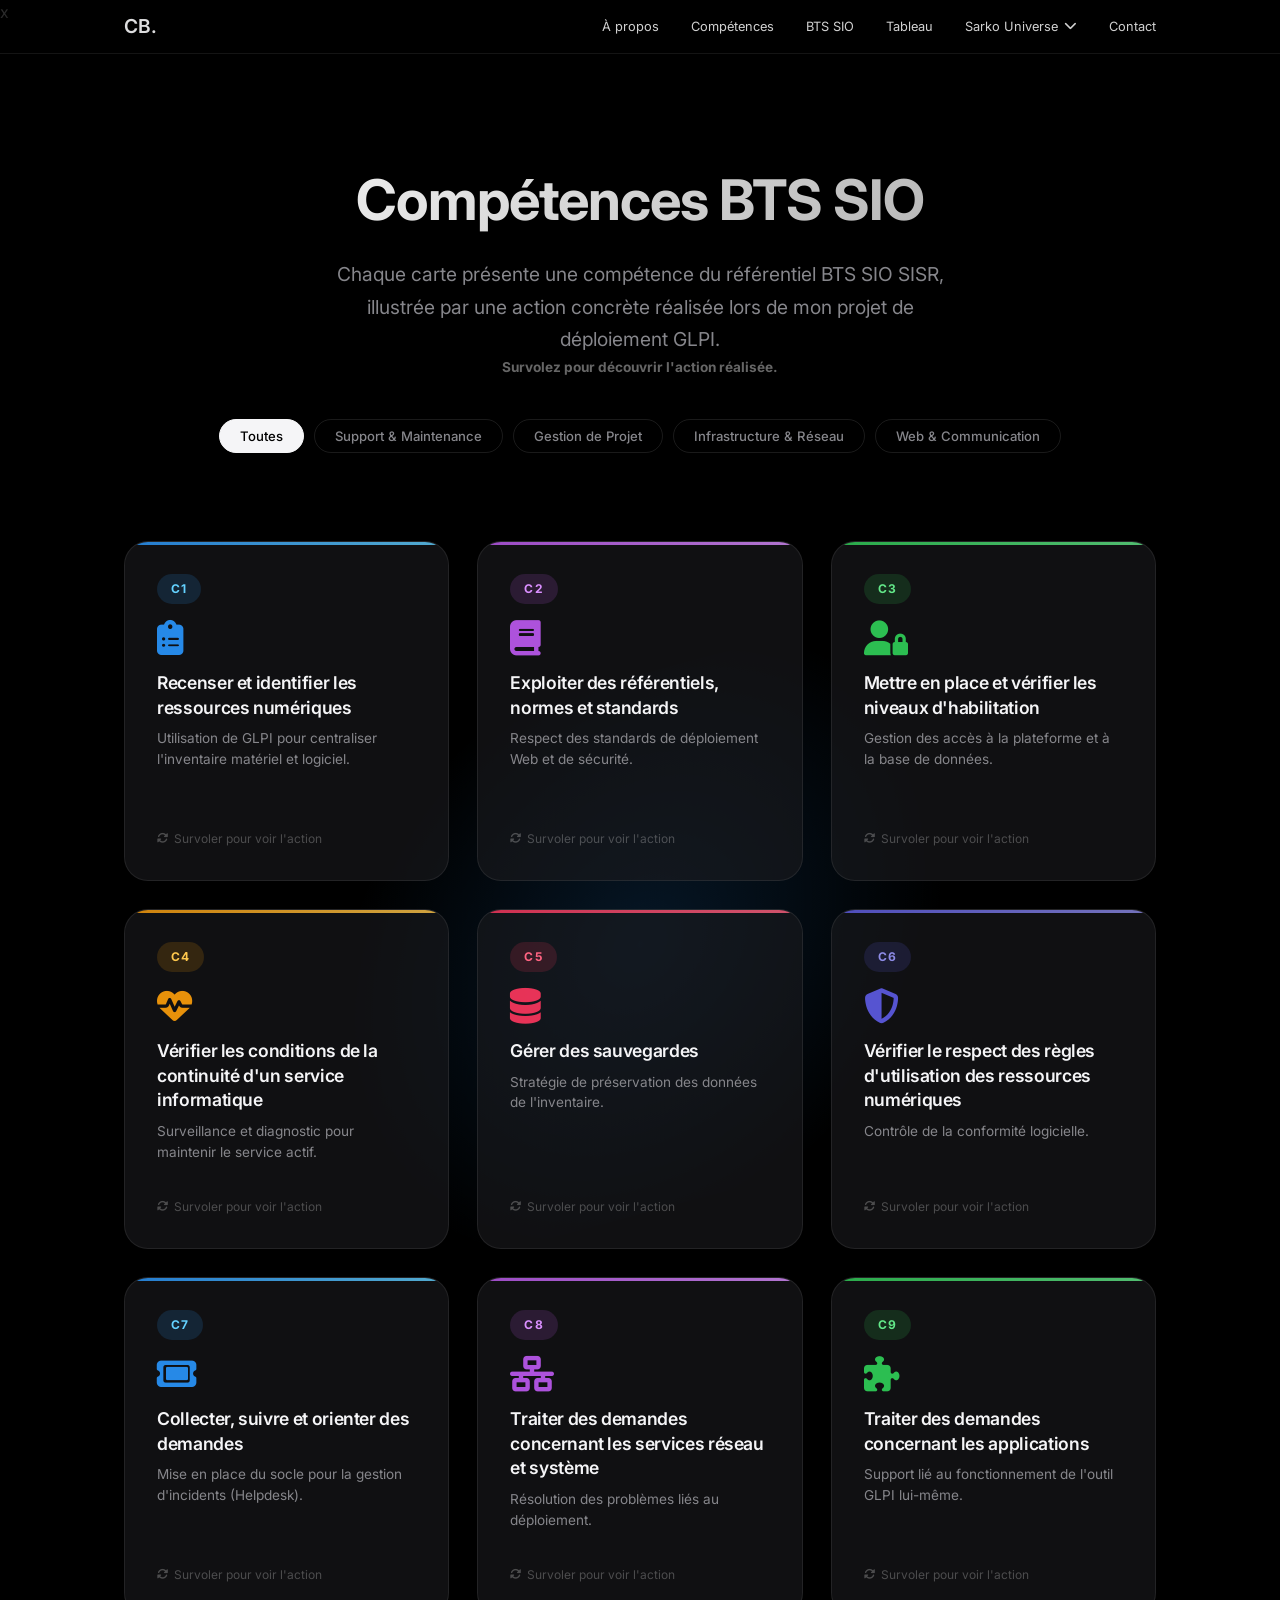
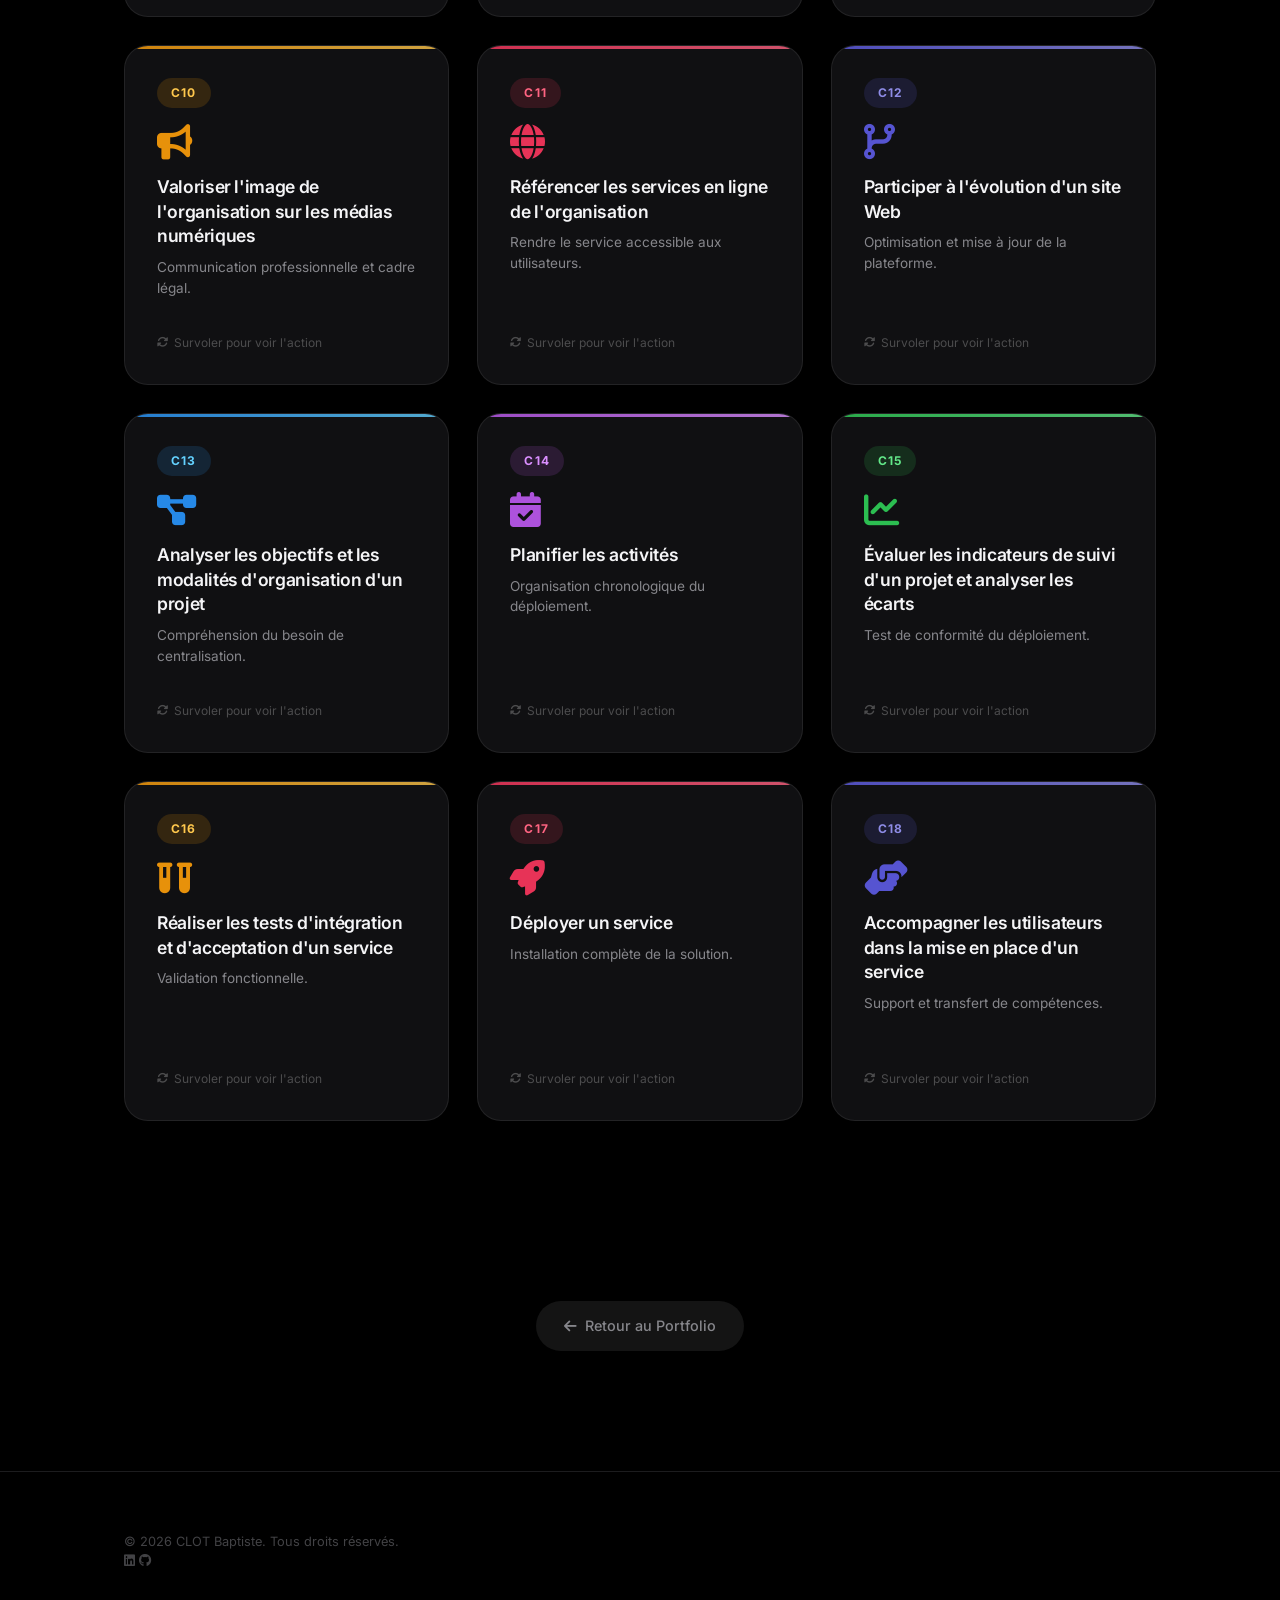
==== commit 647fb83c: "Ajout des pages projets (Sarkozyno, SarkoenZonzon, SarkoMarket, Sarkard, FlashMind) et mise en place" ====
--- a/competences.html
+++ b/competences.html
@@ -1,3 +1,4 @@
+x
 <!DOCTYPE html>
 <html lang="fr">
 
@@ -18,34 +19,9 @@
 </head>
 
 <body>
-    <!-- Navigation -->
-    <nav class="navbar">
-        <div class="container">
-            <a href="index.html" class="logo">CB.</a>
-            <ul class="nav-links">
-                <li><a href="index.html#about">À propos</a></li>
-                <li><a href="index.html#skills">Compétences</a></li>
-                <li class="dropdown-container">
-                    <a href="index.html#projects" class="dropdown-trigger">
-                        Sarko Universe <i class="fa-solid fa-chevron-down"></i>
-                    </a>
-                    <ul class="dropdown-menu">
-                        <li><a href="https://sarkozyno-fortune.fr/" target="_blank"
-                                class="dropdown-item">Sarkozyno</a></li>
-                        <li><a href="#" class="dropdown-item">SarkoMarket</a></li>
-                        <li><a href="#" class="dropdown-item">SarkoenZonzon</a></li>
-                        <li><a href="#" class="dropdown-item">Sarkartyno</a></li>
-                    </ul>
-                </li>
-                <li><a href="index.html#contact">Contact</a></li>
-            </ul>
-            <div class="burger">
-                <div class="line1"></div>
-                <div class="line2"></div>
-                <div class="line3"></div>
-            </div>
-        </div>
-    </nav>
+    <!-- Header (chargé dynamiquement) -->
+    <div id="header-placeholder"></div>
+    <script src="/includes/include.js"></script>
 
     <!-- Hero -->
     <section class="competences-hero">
@@ -54,7 +30,8 @@
             <p class="section-subtitle">
                 Chaque carte présente une compétence du référentiel BTS SIO SISR,
                 illustrée par une action concrète réalisée lors de mon projet de déploiement GLPI.
-                <br><strong style="color: rgba(255,255,255,0.4); font-size: 0.85rem;">Survolez pour découvrir l'action réalisée.</strong>
+                <br><strong style="color: rgba(255,255,255,0.4); font-size: 0.85rem;">Survolez pour découvrir l'action
+                    réalisée.</strong>
             </p>
         </div>
     </section>
@@ -82,12 +59,16 @@
                             <span class="card-number">C1</span>
                             <i class="fa-solid fa-clipboard-list card-icon"></i>
                             <h3 class="card-title">Recenser et identifier les ressources numériques</h3>
-                            <p class="card-description">Utilisation de GLPI pour centraliser l'inventaire matériel et logiciel.</p>
-                            <span class="card-flip-hint"><i class="fa-solid fa-rotate"></i> Survoler pour voir l'action</span>
-                        </div>
-                        <div class="flip-card-back">
-                            <span class="back-label">Action réalisée</span>
-                            <p class="back-action">Mise en place d'une remontée automatique des informations systèmes (CPU, RAM, OS, logiciels installés) depuis des machines clientes (Debian et Windows) vers le serveur central.</p>
+                            <p class="card-description">Utilisation de GLPI pour centraliser l'inventaire matériel et
+                                logiciel.</p>
+                            <span class="card-flip-hint"><i class="fa-solid fa-rotate"></i> Survoler pour voir
+                                l'action</span>
+                        </div>
+                        <div class="flip-card-back">
+                            <span class="back-label">Action réalisée</span>
+                            <p class="back-action">Mise en place d'une remontée automatique des informations systèmes
+                                (CPU, RAM, OS, logiciels installés) depuis des machines clientes (Debian et Windows)
+                                vers le serveur central.</p>
                         </div>
                     </div>
                 </div>
@@ -100,11 +81,14 @@
                             <i class="fa-solid fa-book card-icon"></i>
                             <h3 class="card-title">Exploiter des référentiels, normes et standards</h3>
                             <p class="card-description">Respect des standards de déploiement Web et de sécurité.</p>
-                            <span class="card-flip-hint"><i class="fa-solid fa-rotate"></i> Survoler pour voir l'action</span>
-                        </div>
-                        <div class="flip-card-back">
-                            <span class="back-label">Action réalisée</span>
-                            <p class="back-action">Installation de la pile LAMP (Linux Apache MariaDB PHP) en suivant les prérequis officiels de l'éditeur GLPI 10 (extensions PHP spécifiques, version de MariaDB).</p>
+                            <span class="card-flip-hint"><i class="fa-solid fa-rotate"></i> Survoler pour voir
+                                l'action</span>
+                        </div>
+                        <div class="flip-card-back">
+                            <span class="back-label">Action réalisée</span>
+                            <p class="back-action">Installation de la pile LAMP (Linux Apache MariaDB PHP) en suivant
+                                les prérequis officiels de l'éditeur GLPI 10 (extensions PHP spécifiques, version de
+                                MariaDB).</p>
                         </div>
                     </div>
                 </div>
@@ -117,11 +101,14 @@
                             <i class="fa-solid fa-user-lock card-icon"></i>
                             <h3 class="card-title">Mettre en place et vérifier les niveaux d'habilitation</h3>
                             <p class="card-description">Gestion des accès à la plateforme et à la base de données.</p>
-                            <span class="card-flip-hint"><i class="fa-solid fa-rotate"></i> Survoler pour voir l'action</span>
-                        </div>
-                        <div class="flip-card-back">
-                            <span class="back-label">Action réalisée</span>
-                            <p class="back-action">Création d'un utilisateur SQL dédié (glpi@localhost) avec des privilèges restreints à la base de données glpi. Configuration des droits d'accès système (chown www-data) pour sécuriser les fichiers du serveur.</p>
+                            <span class="card-flip-hint"><i class="fa-solid fa-rotate"></i> Survoler pour voir
+                                l'action</span>
+                        </div>
+                        <div class="flip-card-back">
+                            <span class="back-label">Action réalisée</span>
+                            <p class="back-action">Création d'un utilisateur SQL dédié (glpi@localhost) avec des
+                                privilèges restreints à la base de données glpi. Configuration des droits d'accès
+                                système (chown www-data) pour sécuriser les fichiers du serveur.</p>
                         </div>
                     </div>
                 </div>
@@ -132,13 +119,17 @@
                         <div class="flip-card-front">
                             <span class="card-number">C4</span>
                             <i class="fa-solid fa-heart-pulse card-icon"></i>
-                            <h3 class="card-title">Vérifier les conditions de la continuité d'un service informatique</h3>
+                            <h3 class="card-title">Vérifier les conditions de la continuité d'un service informatique
+                            </h3>
                             <p class="card-description">Surveillance et diagnostic pour maintenir le service actif.</p>
-                            <span class="card-flip-hint"><i class="fa-solid fa-rotate"></i> Survoler pour voir l'action</span>
-                        </div>
-                        <div class="flip-card-back">
-                            <span class="back-label">Action réalisée</span>
-                            <p class="back-action">Utilisation de systemctl status et analyse des logs Apache (error.log) et de l'agent pour identifier et corriger les erreurs de communication (ex: erreur 403 Forbidden).</p>
+                            <span class="card-flip-hint"><i class="fa-solid fa-rotate"></i> Survoler pour voir
+                                l'action</span>
+                        </div>
+                        <div class="flip-card-back">
+                            <span class="back-label">Action réalisée</span>
+                            <p class="back-action">Utilisation de systemctl status et analyse des logs Apache
+                                (error.log) et de l'agent pour identifier et corriger les erreurs de communication (ex:
+                                erreur 403 Forbidden).</p>
                         </div>
                     </div>
                 </div>
@@ -151,11 +142,13 @@
                             <i class="fa-solid fa-database card-icon"></i>
                             <h3 class="card-title">Gérer des sauvegardes</h3>
                             <p class="card-description">Stratégie de préservation des données de l'inventaire.</p>
-                            <span class="card-flip-hint"><i class="fa-solid fa-rotate"></i> Survoler pour voir l'action</span>
-                        </div>
-                        <div class="flip-card-back">
-                            <span class="back-label">Action réalisée</span>
-                            <p class="back-action">Exportation des rapports d'inventaire en formats CSV/PDF et préparation de la base MariaDB pour des sauvegardes SQL régulières.</p>
+                            <span class="card-flip-hint"><i class="fa-solid fa-rotate"></i> Survoler pour voir
+                                l'action</span>
+                        </div>
+                        <div class="flip-card-back">
+                            <span class="back-label">Action réalisée</span>
+                            <p class="back-action">Exportation des rapports d'inventaire en formats CSV/PDF et
+                                préparation de la base MariaDB pour des sauvegardes SQL régulières.</p>
                         </div>
                     </div>
                 </div>
@@ -166,13 +159,16 @@
                         <div class="flip-card-front">
                             <span class="card-number">C6</span>
                             <i class="fa-solid fa-shield-halved card-icon"></i>
-                            <h3 class="card-title">Vérifier le respect des règles d'utilisation des ressources numériques</h3>
+                            <h3 class="card-title">Vérifier le respect des règles d'utilisation des ressources
+                                numériques</h3>
                             <p class="card-description">Contrôle de la conformité logicielle.</p>
-                            <span class="card-flip-hint"><i class="fa-solid fa-rotate"></i> Survoler pour voir l'action</span>
-                        </div>
-                        <div class="flip-card-back">
-                            <span class="back-label">Action réalisée</span>
-                            <p class="back-action">Utilisation de l'inventaire logiciel GLPI pour lister les programmes installés sur les postes clients et vérifier l'absence de logiciels non autorisés.</p>
+                            <span class="card-flip-hint"><i class="fa-solid fa-rotate"></i> Survoler pour voir
+                                l'action</span>
+                        </div>
+                        <div class="flip-card-back">
+                            <span class="back-label">Action réalisée</span>
+                            <p class="back-action">Utilisation de l'inventaire logiciel GLPI pour lister les programmes
+                                installés sur les postes clients et vérifier l'absence de logiciels non autorisés.</p>
                         </div>
                     </div>
                 </div>
@@ -184,12 +180,15 @@
                             <span class="card-number">C7</span>
                             <i class="fa-solid fa-ticket card-icon"></i>
                             <h3 class="card-title">Collecter, suivre et orienter des demandes</h3>
-                            <p class="card-description">Mise en place du socle pour la gestion d'incidents (Helpdesk).</p>
-                            <span class="card-flip-hint"><i class="fa-solid fa-rotate"></i> Survoler pour voir l'action</span>
-                        </div>
-                        <div class="flip-card-back">
-                            <span class="back-label">Action réalisée</span>
-                            <p class="back-action">Configuration initiale de l'interface de GLPI permettant la création ultérieure de tickets basés sur les machines inventoriées.</p>
+                            <p class="card-description">Mise en place du socle pour la gestion d'incidents (Helpdesk).
+                            </p>
+                            <span class="card-flip-hint"><i class="fa-solid fa-rotate"></i> Survoler pour voir
+                                l'action</span>
+                        </div>
+                        <div class="flip-card-back">
+                            <span class="back-label">Action réalisée</span>
+                            <p class="back-action">Configuration initiale de l'interface de GLPI permettant la création
+                                ultérieure de tickets basés sur les machines inventoriées.</p>
                         </div>
                     </div>
                 </div>
@@ -202,11 +201,13 @@
                             <i class="fa-solid fa-network-wired card-icon"></i>
                             <h3 class="card-title">Traiter des demandes concernant les services réseau et système</h3>
                             <p class="card-description">Résolution des problèmes liés au déploiement.</p>
-                            <span class="card-flip-hint"><i class="fa-solid fa-rotate"></i> Survoler pour voir l'action</span>
-                        </div>
-                        <div class="flip-card-back">
-                            <span class="back-label">Action réalisée</span>
-                            <p class="back-action">Intervention technique pour forcer la remontée d'inventaire via la ligne de commande (--force --debug) suite à des échecs de connexion réseau.</p>
+                            <span class="card-flip-hint"><i class="fa-solid fa-rotate"></i> Survoler pour voir
+                                l'action</span>
+                        </div>
+                        <div class="flip-card-back">
+                            <span class="back-label">Action réalisée</span>
+                            <p class="back-action">Intervention technique pour forcer la remontée d'inventaire via la
+                                ligne de commande (--force --debug) suite à des échecs de connexion réseau.</p>
                         </div>
                     </div>
                 </div>
@@ -219,11 +220,13 @@
                             <i class="fa-solid fa-puzzle-piece card-icon"></i>
                             <h3 class="card-title">Traiter des demandes concernant les applications</h3>
                             <p class="card-description">Support lié au fonctionnement de l'outil GLPI lui-même.</p>
-                            <span class="card-flip-hint"><i class="fa-solid fa-rotate"></i> Survoler pour voir l'action</span>
-                        </div>
-                        <div class="flip-card-back">
-                            <span class="back-label">Action réalisée</span>
-                            <p class="back-action">Installation et activation du plugin GLPI Inventory via la Marketplace pour répondre au besoin métier de l'inventaire automatique.</p>
+                            <span class="card-flip-hint"><i class="fa-solid fa-rotate"></i> Survoler pour voir
+                                l'action</span>
+                        </div>
+                        <div class="flip-card-back">
+                            <span class="back-label">Action réalisée</span>
+                            <p class="back-action">Installation et activation du plugin GLPI Inventory via la
+                                Marketplace pour répondre au besoin métier de l'inventaire automatique.</p>
                         </div>
                     </div>
                 </div>
@@ -236,11 +239,13 @@
                             <i class="fa-solid fa-bullhorn card-icon"></i>
                             <h3 class="card-title">Valoriser l'image de l'organisation sur les médias numériques</h3>
                             <p class="card-description">Communication professionnelle et cadre légal.</p>
-                            <span class="card-flip-hint"><i class="fa-solid fa-rotate"></i> Survoler pour voir l'action</span>
-                        </div>
-                        <div class="flip-card-back">
-                            <span class="back-label">Action réalisée</span>
-                            <p class="back-action">Rédaction d'une documentation technique claire et structurée reflétant la rigueur et le savoir-faire technique de l'équipe informatique.</p>
+                            <span class="card-flip-hint"><i class="fa-solid fa-rotate"></i> Survoler pour voir
+                                l'action</span>
+                        </div>
+                        <div class="flip-card-back">
+                            <span class="back-label">Action réalisée</span>
+                            <p class="back-action">Rédaction d'une documentation technique claire et structurée
+                                reflétant la rigueur et le savoir-faire technique de l'équipe informatique.</p>
                         </div>
                     </div>
                 </div>
@@ -253,11 +258,13 @@
                             <i class="fa-solid fa-globe card-icon"></i>
                             <h3 class="card-title">Référencer les services en ligne de l'organisation</h3>
                             <p class="card-description">Rendre le service accessible aux utilisateurs.</p>
-                            <span class="card-flip-hint"><i class="fa-solid fa-rotate"></i> Survoler pour voir l'action</span>
-                        </div>
-                        <div class="flip-card-back">
-                            <span class="back-label">Action réalisée</span>
-                            <p class="back-action">Configuration d'un VirtualHost Apache (glpi.conf) avec un ServerName spécifique pour permettre l'accès à la plateforme via une URL dédiée sur le réseau.</p>
+                            <span class="card-flip-hint"><i class="fa-solid fa-rotate"></i> Survoler pour voir
+                                l'action</span>
+                        </div>
+                        <div class="flip-card-back">
+                            <span class="back-label">Action réalisée</span>
+                            <p class="back-action">Configuration d'un VirtualHost Apache (glpi.conf) avec un ServerName
+                                spécifique pour permettre l'accès à la plateforme via une URL dédiée sur le réseau.</p>
                         </div>
                     </div>
                 </div>
@@ -270,11 +277,14 @@
                             <i class="fa-solid fa-code-branch card-icon"></i>
                             <h3 class="card-title">Participer à l'évolution d'un site Web</h3>
                             <p class="card-description">Optimisation et mise à jour de la plateforme.</p>
-                            <span class="card-flip-hint"><i class="fa-solid fa-rotate"></i> Survoler pour voir l'action</span>
-                        </div>
-                        <div class="flip-card-back">
-                            <span class="back-label">Action réalisée</span>
-                            <p class="back-action">Utilisation de Tailscale pour étendre l'accès au serveur GLPI à travers un VPN sécurisé, permettant l'évolution de l'infrastructure vers un accès distant.</p>
+                            <span class="card-flip-hint"><i class="fa-solid fa-rotate"></i> Survoler pour voir
+                                l'action</span>
+                        </div>
+                        <div class="flip-card-back">
+                            <span class="back-label">Action réalisée</span>
+                            <p class="back-action">Utilisation de Tailscale pour étendre l'accès au serveur GLPI à
+                                travers un VPN sécurisé, permettant l'évolution de l'infrastructure vers un accès
+                                distant.</p>
                         </div>
                     </div>
                 </div>
@@ -285,13 +295,17 @@
                         <div class="flip-card-front">
                             <span class="card-number">C13</span>
                             <i class="fa-solid fa-diagram-project card-icon"></i>
-                            <h3 class="card-title">Analyser les objectifs et les modalités d'organisation d'un projet</h3>
+                            <h3 class="card-title">Analyser les objectifs et les modalités d'organisation d'un projet
+                            </h3>
                             <p class="card-description">Compréhension du besoin de centralisation.</p>
-                            <span class="card-flip-hint"><i class="fa-solid fa-rotate"></i> Survoler pour voir l'action</span>
-                        </div>
-                        <div class="flip-card-back">
-                            <span class="back-label">Action réalisée</span>
-                            <p class="back-action">Définition des étapes clés (préparation VM, installation SQL, déploiement agents) pour répondre à l'objectif de gestion globale du système d'information.</p>
+                            <span class="card-flip-hint"><i class="fa-solid fa-rotate"></i> Survoler pour voir
+                                l'action</span>
+                        </div>
+                        <div class="flip-card-back">
+                            <span class="back-label">Action réalisée</span>
+                            <p class="back-action">Définition des étapes clés (préparation VM, installation SQL,
+                                déploiement agents) pour répondre à l'objectif de gestion globale du système
+                                d'information.</p>
                         </div>
                     </div>
                 </div>
@@ -304,11 +318,13 @@
                             <i class="fa-solid fa-calendar-check card-icon"></i>
                             <h3 class="card-title">Planifier les activités</h3>
                             <p class="card-description">Organisation chronologique du déploiement.</p>
-                            <span class="card-flip-hint"><i class="fa-solid fa-rotate"></i> Survoler pour voir l'action</span>
-                        </div>
-                        <div class="flip-card-back">
-                            <span class="back-label">Action réalisée</span>
-                            <p class="back-action">Respect d'un workflow logique : configuration serveur d'abord, puis base de données, puis interface web, et enfin déploiement des agents clients.</p>
+                            <span class="card-flip-hint"><i class="fa-solid fa-rotate"></i> Survoler pour voir
+                                l'action</span>
+                        </div>
+                        <div class="flip-card-back">
+                            <span class="back-label">Action réalisée</span>
+                            <p class="back-action">Respect d'un workflow logique : configuration serveur d'abord, puis
+                                base de données, puis interface web, et enfin déploiement des agents clients.</p>
                         </div>
                     </div>
                 </div>
@@ -319,13 +335,17 @@
                         <div class="flip-card-front">
                             <span class="card-number">C15</span>
                             <i class="fa-solid fa-chart-line card-icon"></i>
-                            <h3 class="card-title">Évaluer les indicateurs de suivi d'un projet et analyser les écarts</h3>
+                            <h3 class="card-title">Évaluer les indicateurs de suivi d'un projet et analyser les écarts
+                            </h3>
                             <p class="card-description">Test de conformité du déploiement.</p>
-                            <span class="card-flip-hint"><i class="fa-solid fa-rotate"></i> Survoler pour voir l'action</span>
-                        </div>
-                        <div class="flip-card-back">
-                            <span class="back-label">Action réalisée</span>
-                            <p class="back-action">Vérification dans l'onglet "Parc > Ordinateurs" que chaque machine déployée remonte correctement. Analyse des logs en cas d'absence de remontée (écart constaté vs résultat attendu).</p>
+                            <span class="card-flip-hint"><i class="fa-solid fa-rotate"></i> Survoler pour voir
+                                l'action</span>
+                        </div>
+                        <div class="flip-card-back">
+                            <span class="back-label">Action réalisée</span>
+                            <p class="back-action">Vérification dans l'onglet "Parc > Ordinateurs" que chaque machine
+                                déployée remonte correctement. Analyse des logs en cas d'absence de remontée (écart
+                                constaté vs résultat attendu).</p>
                         </div>
                     </div>
                 </div>
@@ -338,11 +358,13 @@
                             <i class="fa-solid fa-vials card-icon"></i>
                             <h3 class="card-title">Réaliser les tests d'intégration et d'acceptation d'un service</h3>
                             <p class="card-description">Validation fonctionnelle.</p>
-                            <span class="card-flip-hint"><i class="fa-solid fa-rotate"></i> Survoler pour voir l'action</span>
-                        </div>
-                        <div class="flip-card-back">
-                            <span class="back-label">Action réalisée</span>
-                            <p class="back-action">Exécution de la commande d'inventaire manuel sur Windows et Debian et validation de l'apparition des données techniques dans la console GLPI.</p>
+                            <span class="card-flip-hint"><i class="fa-solid fa-rotate"></i> Survoler pour voir
+                                l'action</span>
+                        </div>
+                        <div class="flip-card-back">
+                            <span class="back-label">Action réalisée</span>
+                            <p class="back-action">Exécution de la commande d'inventaire manuel sur Windows et Debian et
+                                validation de l'apparition des données techniques dans la console GLPI.</p>
                         </div>
                     </div>
                 </div>
@@ -355,11 +377,13 @@
                             <i class="fa-solid fa-rocket card-icon"></i>
                             <h3 class="card-title">Déployer un service</h3>
                             <p class="card-description">Installation complète de la solution.</p>
-                            <span class="card-flip-hint"><i class="fa-solid fa-rotate"></i> Survoler pour voir l'action</span>
-                        </div>
-                        <div class="flip-card-back">
-                            <span class="back-label">Action réalisée</span>
-                            <p class="back-action">Déploiement du package GLPI 10.0.20 sur un serveur Debian 13, configuration du serveur Web Apache et installation des agents MSI sur Windows.</p>
+                            <span class="card-flip-hint"><i class="fa-solid fa-rotate"></i> Survoler pour voir
+                                l'action</span>
+                        </div>
+                        <div class="flip-card-back">
+                            <span class="back-label">Action réalisée</span>
+                            <p class="back-action">Déploiement du package GLPI 10.0.20 sur un serveur Debian 13,
+                                configuration du serveur Web Apache et installation des agents MSI sur Windows.</p>
                         </div>
                     </div>
                 </div>
@@ -372,11 +396,14 @@
                             <i class="fa-solid fa-handshake-angle card-icon"></i>
                             <h3 class="card-title">Accompagner les utilisateurs dans la mise en place d'un service</h3>
                             <p class="card-description">Support et transfert de compétences.</p>
-                            <span class="card-flip-hint"><i class="fa-solid fa-rotate"></i> Survoler pour voir l'action</span>
-                        </div>
-                        <div class="flip-card-back">
-                            <span class="back-label">Action réalisée</span>
-                            <p class="back-action">Rédaction de procédures simplifiées (comme l'utilisation de PowerShell pour forcer l'inventaire) afin d'aider les collaborateurs à maintenir leur poste à jour dans l'inventaire.</p>
+                            <span class="card-flip-hint"><i class="fa-solid fa-rotate"></i> Survoler pour voir
+                                l'action</span>
+                        </div>
+                        <div class="flip-card-back">
+                            <span class="back-label">Action réalisée</span>
+                            <p class="back-action">Rédaction de procédures simplifiées (comme l'utilisation de
+                                PowerShell pour forcer l'inventaire) afin d'aider les collaborateurs à maintenir leur
+                                poste à jour dans l'inventaire.</p>
                         </div>
                     </div>
                 </div>
@@ -444,6 +471,9 @@
             }
         });
     </script>
+
+    <!-- Footer (chargé dynamiquement) -->
+    <div id="footer-placeholder"></div>
 </body>
 
-</html>
+</html>
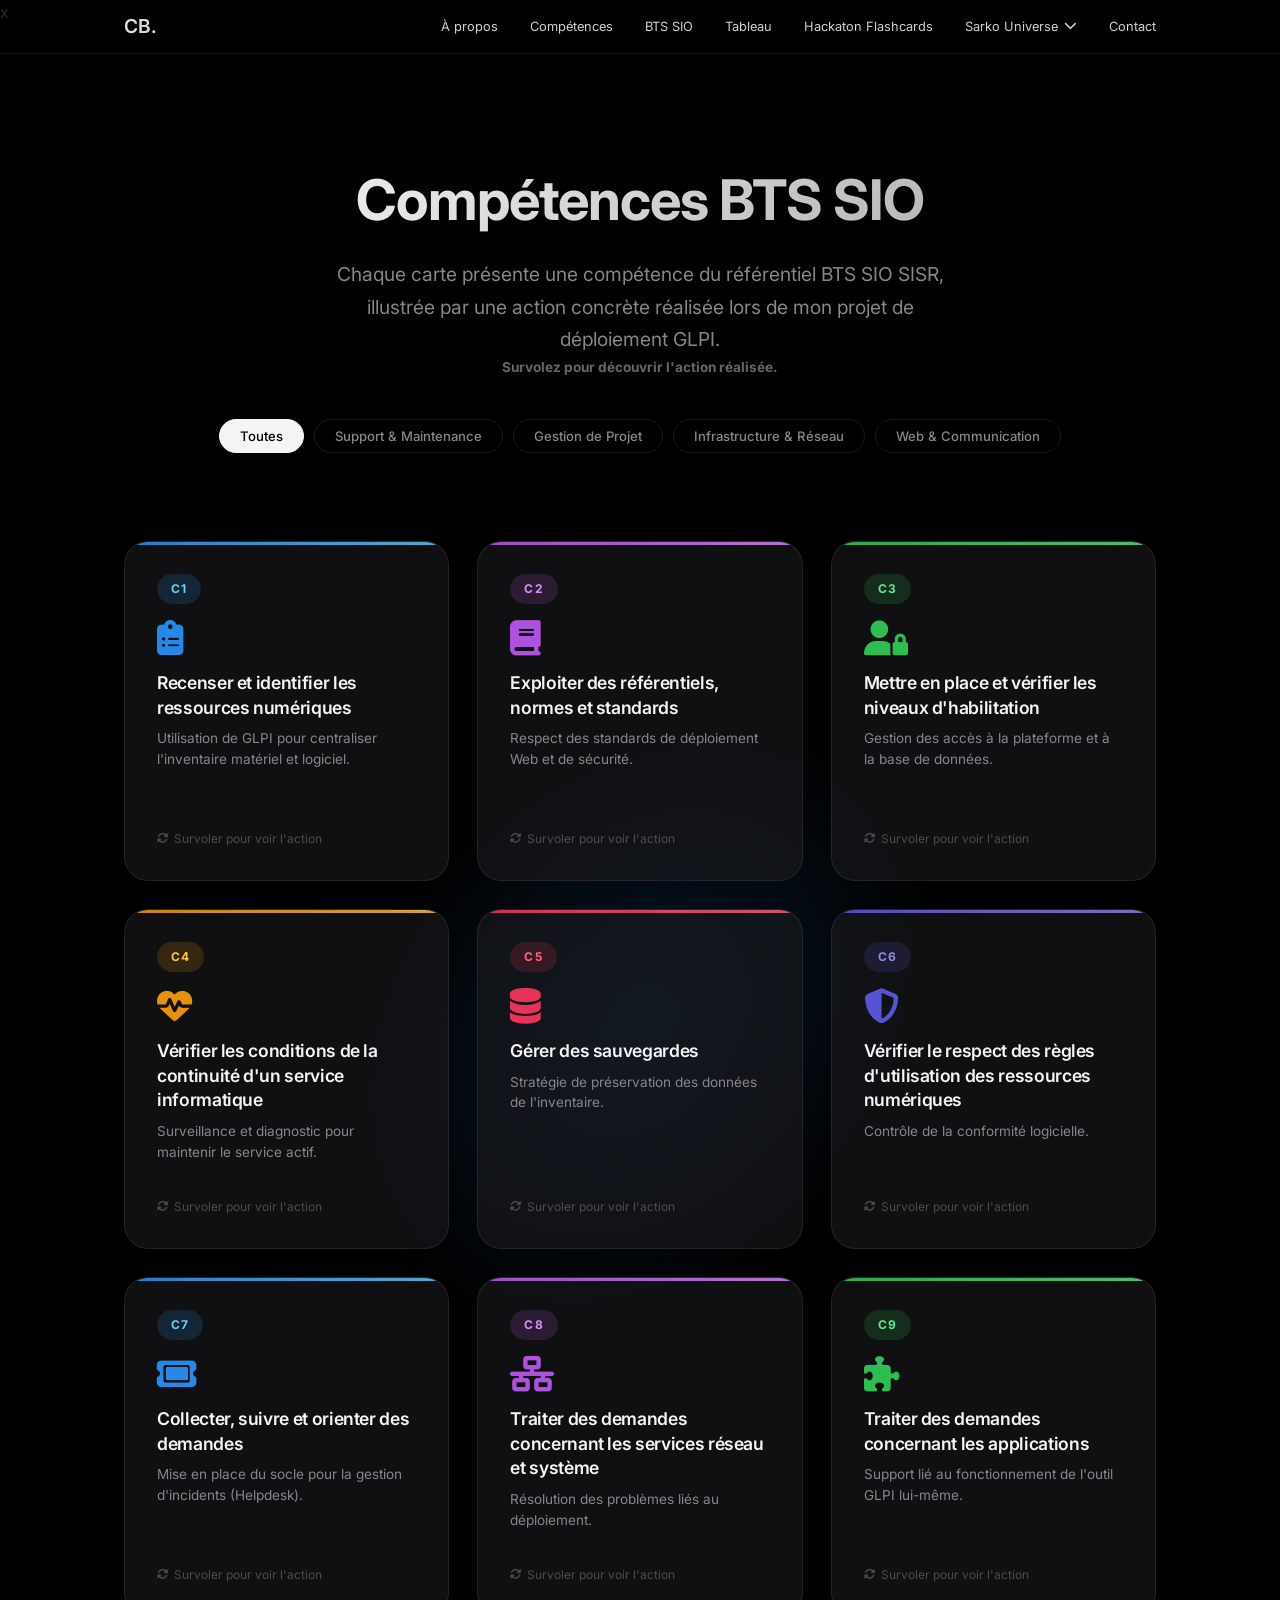
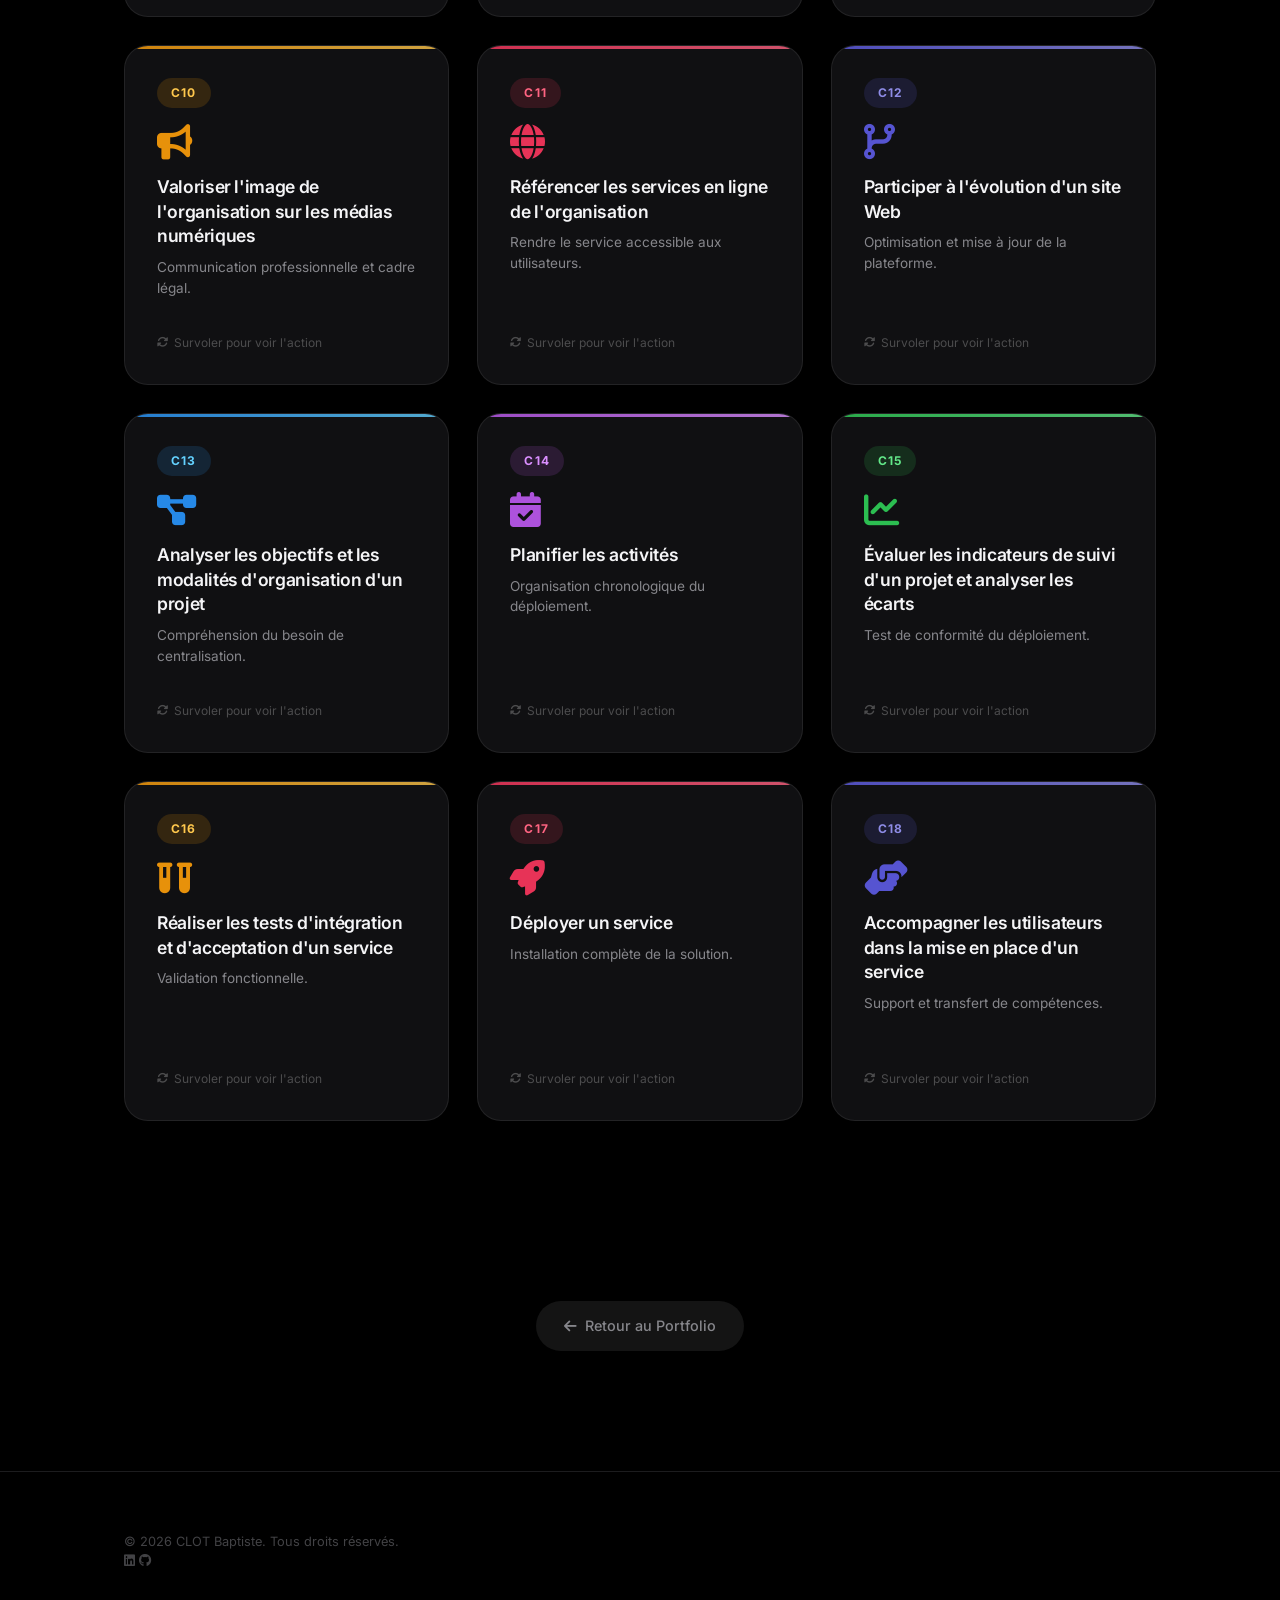
==== commit 190fe182: "V1" ====
--- a/competences.html
+++ b/competences.html
@@ -69,6 +69,7 @@
                             <p class="back-action">Mise en place d'une remontée automatique des informations systèmes
                                 (CPU, RAM, OS, logiciels installés) depuis des machines clientes (Debian et Windows)
                                 vers le serveur central.</p>
+                            <a href="Site/glpi.html#c1" class="btn btn-secondary" style="font-size: 0.75rem; padding: 6px 12px; margin-top: 10px; width: 100%; border: 1px solid rgba(255,255,255,0.2);"><i class="fa-solid fa-book" style="margin-right: 6px;"></i> Preuve technique</a>
                         </div>
                     </div>
                 </div>
@@ -189,6 +190,7 @@
                             <span class="back-label">Action réalisée</span>
                             <p class="back-action">Configuration initiale de l'interface de GLPI permettant la création
                                 ultérieure de tickets basés sur les machines inventoriées.</p>
+                            <a href="Site/glpi.html#c7" class="btn btn-secondary" style="font-size: 0.75rem; padding: 6px 12px; margin-top: 10px; width: 100%; border: 1px solid rgba(255,255,255,0.2);"><i class="fa-solid fa-book" style="margin-right: 6px;"></i> Preuve technique</a>
                         </div>
                     </div>
                 </div>
@@ -265,6 +267,7 @@
                             <span class="back-label">Action réalisée</span>
                             <p class="back-action">Configuration d'un VirtualHost Apache (glpi.conf) avec un ServerName
                                 spécifique pour permettre l'accès à la plateforme via une URL dédiée sur le réseau.</p>
+                            <a href="Site/glpi.html#c11" class="btn btn-secondary" style="font-size: 0.75rem; padding: 6px 12px; margin-top: 10px; width: 100%; border: 1px solid rgba(255,255,255,0.2);"><i class="fa-solid fa-book" style="margin-right: 6px;"></i> Preuve technique</a>
                         </div>
                     </div>
                 </div>
@@ -325,6 +328,7 @@
                             <span class="back-label">Action réalisée</span>
                             <p class="back-action">Respect d'un workflow logique : configuration serveur d'abord, puis
                                 base de données, puis interface web, et enfin déploiement des agents clients.</p>
+                            <a href="Site/glpi.html#c14" class="btn btn-secondary" style="font-size: 0.75rem; padding: 6px 12px; margin-top: 10px; width: 100%; border: 1px solid rgba(255,255,255,0.2);"><i class="fa-solid fa-book" style="margin-right: 6px;"></i> Preuve technique</a>
                         </div>
                     </div>
                 </div>
@@ -382,8 +386,8 @@
                         </div>
                         <div class="flip-card-back">
                             <span class="back-label">Action réalisée</span>
-                            <p class="back-action">Déploiement du package GLPI 10.0.20 sur un serveur Debian 13,
-                                configuration du serveur Web Apache et installation des agents MSI sur Windows.</p>
+                            <p class="back-action">Déploiement de l'application web sur l'infrastructure cloud Firebase Hosting de Google en utilisant la CLI Firebase et automatisation via la console.</p>
+                            <a href="Site/glpi.html#c17" class="btn btn-secondary" style="font-size: 0.75rem; padding: 6px 12px; margin-top: 10px; width: 100%; border: 1px solid rgba(255,255,255,0.2);"><i class="fa-solid fa-book" style="margin-right: 6px;"></i> Preuve technique</a>
                         </div>
                     </div>
                 </div>
